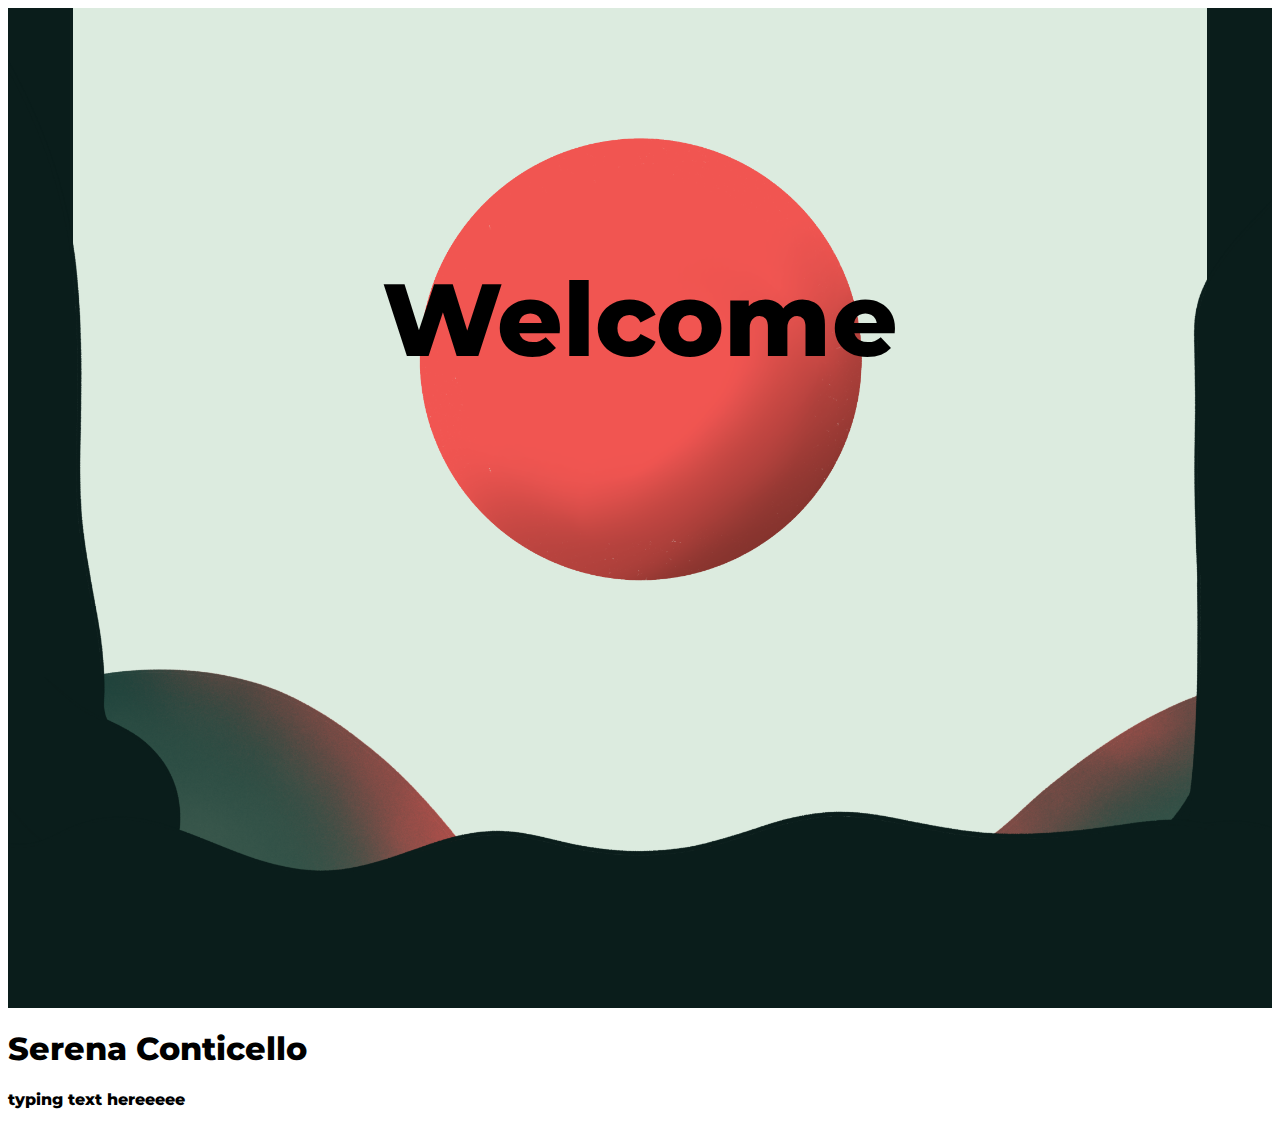
==== new_index.html @ ee8b0ec7 "really cool changes and art upload" ====
<!DOCTYPE html>
<html lang="en-US">
    <head>
        <meta charset="utf-8" />
        <meta name="viewport" content="width=device-width, initial-scale=1, maximum-scale=1">
        <meta name="author" content="Serena Conticello" />
        <meta name="description" content="Cybersecurity FIEND!" />

        <meta property="og:url" content="https://www.conticello.net" />
        <meta property="og:type" content="website" />
        <meta property="og:title" content="Serena Conticello" />

        <link rel="icon" herf="favicon.jpeg" type="image/x-icon">
        <link rel="stylesheet" type="text/css" href="new_styles.css">
    </head>

    <body>
        <section id="#welcome">
            <div class="banner">
                <div class="bg bg-00"></div>
                <div class="bg bg-0"></div>
                <div class="bg bg-1"></div>
                <div class="bg bg-2"></div>
                <div class="bg bg-3"></div>
                <div class="bg bg-4"></div>
                <div class="bg bg-5"></div>
                <div class="bg bg-6"></div>
                <h1>Welcome</h1>
            </div>
        </section>
        <section id="buffer-0">
            <div class="buffer">
                <div class="bg buf-0"></div>
            </div>
        </section>

        <section id="#about-me">
            <div class="about-me">
                <h1>Serena Conticello</h1>
                <p>typing text hereeeee</p>
            </div>
            
            


        </section>


        <script src="script.js"></script>

    </body>
---- new_styles.css ----
@font-face {
    font-family: 'Montserrat';
    src: url(fonts/Montserrat-Regular.ttf) format('truetype');
    font-weight: normal;
}

@font-face {
    font-family: 'Montserrat';
    src: url(fonts/Montserrat-ExtraBold.ttf) format('truetype');
    font-weight: bold;
}

@font-face {
    font-family: 'Montserrat';
    src: url(fonts/Montserrat-Italic.ttf) format('truetype');
    font-weight: italic;
}

* {
    font-family: 'Montserrat';
    font-weight: bold;
    padding: 0px;
    color: black;
    overscroll-behavior: none;

}


/* PARALLAX SCROLL EFFECT */
.banner{
    height: 100vh;
    position: relative;
    overflow: hidden;
}

.banner .bg{
    position: absolute;
    left: 0;
    bottom: 0;
    width: 100%;
    height: 100%;
    background-size: auto 100%;
    background-position: center bottom;
    transition: 0.1s;
    background-repeat: no-repeat;
}

.banner .bg-00{
    background-image: url(imgs/background.png);
    background-color: #0a1d1b;
}

.banner .bg-0{
    background-image: url(imgs/orb.png);
}

.banner .bg-1{
    background-image: url(imgs/layer3.png);
}

.banner .bg-2{
    background-image: url(imgs/layer2.png);
}

.banner .bg-3{
    background-image: url(imgs/cloud.png);
}

.banner .bg-4{
    background-image: url(imgs/layer1.png);
}

.banner .bg-5{
    background-image: url(imgs/sides.png);
}

.banner .bg-6{
    background-image: url(imgs/layer0.png);
    background-position: center calc(50% + 625px);
}

.banner h1{
    position: absolute;
    top: 20%;
    left: 0;
    width: 100%;
    text-align: center;
    font-size: 8vw;
}




.buffer .bg{
    position: relative;
    width: 100%;
    height: 100px;
    transition: 0.1s;
    background-color: #0a1d1b;
}





.about-me{
    position:relative;
    background-color: white;
}
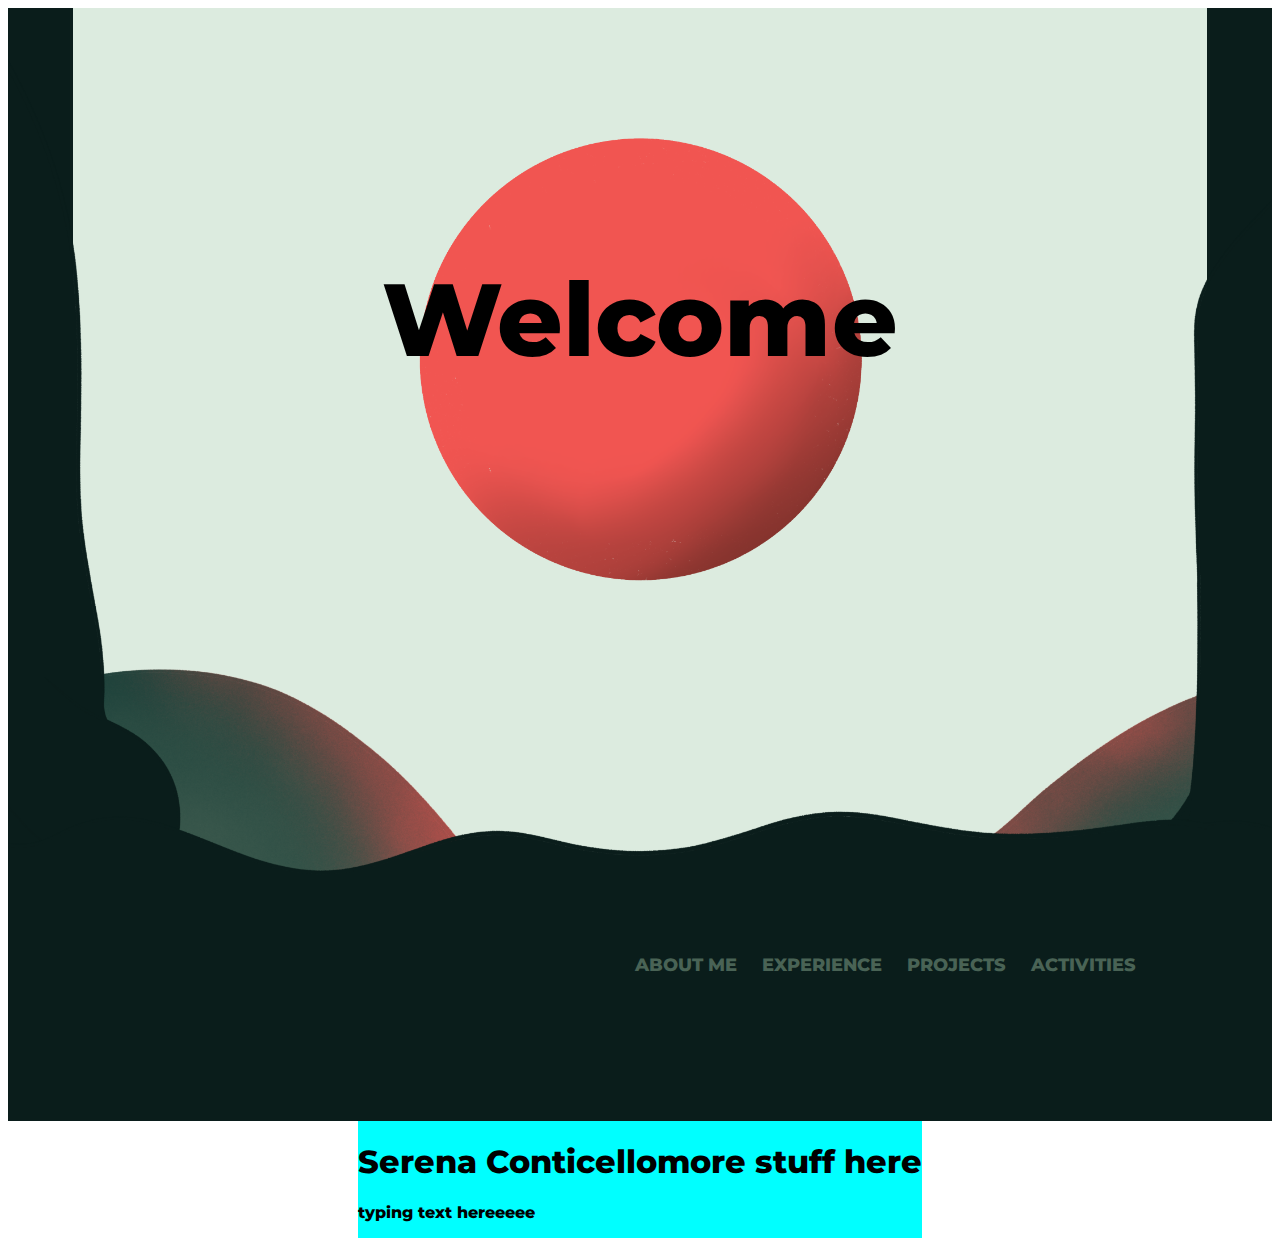
==== commit 82da3f0f: "nav bar updates" ====
--- a/new_index.html
+++ b/new_index.html
@@ -28,6 +28,18 @@
                 <h1>Welcome</h1>
             </div>
         </section>
+        <section>
+            <div class="nav-bar">
+                <nav>
+                    <ul class="nav-links">
+                        <li><a href="#about-me">ABOUT ME</a></li>
+                        <li><a href="#experience">EXPERIENCE</a></li>
+                        <li><a href="#projects">PROJECTS</a></li>
+                        <li><a href="#activites">ACTIVITIES</a></li>
+                    </ul>
+                </nav>
+            </div>
+        </section>
         <section id="buffer-0">
             <div class="buffer">
                 <div class="bg buf-0"></div>
@@ -36,8 +48,15 @@
 
         <section id="#about-me">
             <div class="about-me">
-                <h1>Serena Conticello</h1>
-                <p>typing text hereeeee</p>
+                
+                <div class="about-sect">
+                    <h1>Serena Conticello</h1>
+                    <p>typing text hereeeee</p>
+                </div>
+
+                <div class="about-sect">
+                    <h1>more stuff here</h1>
+                </div>
             </div>
             
             
@@ -45,6 +64,10 @@
 
         </section>
 
+        <section id="">
+            
+        </section>
+
 
         <script src="script.js"></script>
 
--- a/new_styles.css
+++ b/new_styles.css
@@ -89,7 +89,47 @@
 }
 
 
+/* NAV BAR */
 
+.nav-bar{
+    display: flex;
+    justify-content: flex-end;
+    align-items: center;
+    padding: 30px 10%;
+    background-color: #0a1d1b;
+}
+
+.nav-links{
+    list-style: none;
+}
+
+.nav-links li{
+    display: inline-block;
+    padding: 0px 10px;  
+    font-size: 1.4vw; 
+}
+
+.nav-links li a{
+    transition: all 0.3s ease 0s;
+    text-decoration: none;
+    color:#496355;
+    
+}
+
+.nav-links li a:hover{
+    color: #f15551;
+    border-color: #f15551;
+    border-radius: 25px;
+    border: 2px solid;
+    padding: 5px;
+    width: 200px;
+    height: 150px;
+}
+
+
+
+
+/* BUFFER SECTION */
 
 .buffer .bg{
     position: relative;
@@ -101,9 +141,21 @@
 
 
 
+/* SECTIONS */
 
+
+/* ABOUT ME */
 
 .about-me{
     position:relative;
     background-color: white;
-}+    display: flex;
+    justify-content: center;
+}
+
+.about-me .about-sect{
+
+    background-color: aqua;
+
+}
+
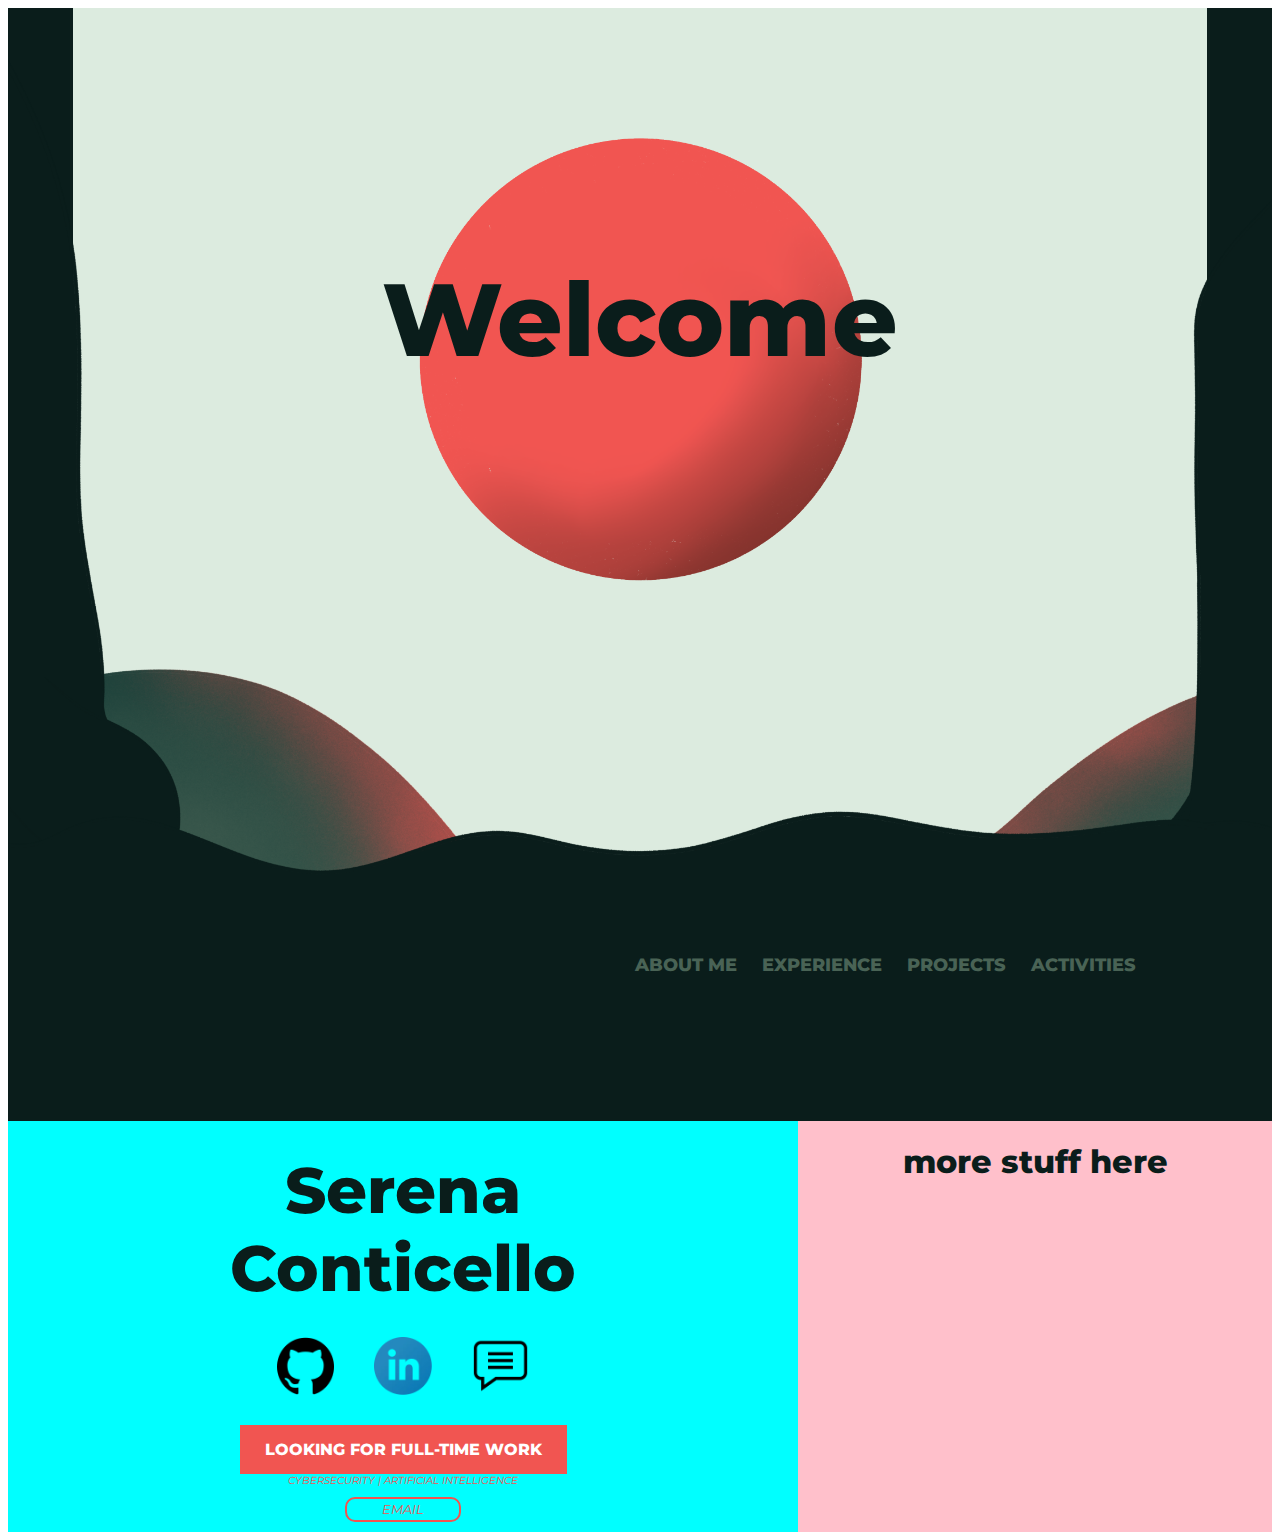
==== commit 674e46ff: "about me section updates" ====
--- a/new_index.html
+++ b/new_index.html
@@ -1,3 +1,28 @@
+<!--
+Hello!!!
+
+Welcome to my website.
+
+This should be version 3.something :)
+
+
+
+
+
+-------REFERENCES-------
+PHOTOS:
+- ME :)
+
+ICONS:
+- GitHub Icon: https://www.flaticon.com/free-icon/github-logo_25231
+- LinkedIn Icon: https://iconscout.com/free-icon/linkedin-circle-1868976
+- Comment Block Icon: https://www.flaticon.com/free-icon/comment_1380338
+
+
+-->
+
+
+
 <!DOCTYPE html>
 <html lang="en-US">
     <head>
@@ -49,13 +74,25 @@
         <section id="#about-me">
             <div class="about-me">
                 
-                <div class="about-sect">
-                    <h1>Serena Conticello</h1>
-                    <p>typing text hereeeee</p>
+                <div class="about-text">
+                    <h1>Serena<br>Conticello</h1>
+                    <div class="icon-bar">
+                        <img src="imgs/githubico.png">
+                        <img src="imgs/linkedinico.webp">
+                        <img src="imgs/blogico.png">
+                    </div>
+                    <div class="pink-box">
+                        LOOKING FOR FULL-TIME WORK
+                    </div>
+                    <p>CYBERSECURITY | ARTIFICIAL INTELLIGENCE</p>
+                    <div class="email">
+                        EMAIL
+                    </div>
                 </div>
 
-                <div class="about-sect">
+                <div class="about-photo">
                     <h1>more stuff here</h1>
+                    
                 </div>
             </div>
             
--- a/new_styles.css
+++ b/new_styles.css
@@ -20,7 +20,7 @@
     font-family: 'Montserrat';
     font-weight: bold;
     padding: 0px;
-    color: black;
+    color: #0a1d1b;
     overscroll-behavior: none;
 
 }
@@ -41,7 +41,7 @@
     height: 100%;
     background-size: auto 100%;
     background-position: center bottom;
-    transition: 0.1s;
+    transition: 0.4s;
     background-repeat: no-repeat;
 }
 
@@ -119,7 +119,7 @@
 .nav-links li a:hover{
     color: #f15551;
     border-color: #f15551;
-    border-radius: 25px;
+    border-radius: 15px;
     border: 2px solid;
     padding: 5px;
     width: 200px;
@@ -151,11 +151,84 @@
     background-color: white;
     display: flex;
     justify-content: center;
-}
-
-.about-me .about-sect{
-
+    text-align: center;
+}
+
+.about-me .about-text{
     background-color: aqua;
-
-}
-
+    flex: 5 1 0;
+}
+
+.about-me .about-text h1{
+    font-size: 5vw;
+    margin: 30px;
+}
+.about-me .about-text p{
+    color: #f15551;
+    font-weight: normal;
+    font-size: 0.8vw;
+    padding: 0px;
+    margin: 0px;
+}
+
+.about-me .about-text .icon-bar{
+    display: flex;
+    justify-content: center;
+    margin-bottom: 30px;
+}
+
+.about-me .about-text .icon-bar img{
+    padding: 0px 20px;
+    width: 4.5vw;
+}
+
+.about-me .about-text .pink-box{
+    display: inline-block;
+    background-color: #f15551;
+    color: white;
+    padding: 15px 25px;
+    margin: 0px;
+    min-width: none;
+    transition: all 0.5s ease 0s;
+}
+
+.about-me .about-text .email{
+    display: inline-block;
+    color: #f15551;
+    font-weight: normal;
+    font-size: 1vw;
+    border-color: #f15551;
+    border-radius: 10px;
+    border: 2px solid;
+    padding: 3px 35px;
+    margin: 10px;
+    transition: all 0.5s ease 0s;
+
+}
+
+.about-me .about-text .email:hover{
+    background-color: #f15551;
+    border-color: #f15551;
+    color: white;
+}
+
+.about-me .about-photo{
+    background-color: pink;
+    flex: 3 1 0;
+    justify-content: center;
+    align-items: center;
+}
+
+
+
+
+/*MISC*/
+.pink-box{
+    display: inline-block;
+    background-color: #f15551;
+    color: white;
+    padding: 15px 25px;
+    margin: 20px;
+    text-align: center;
+    min-width: none;
+}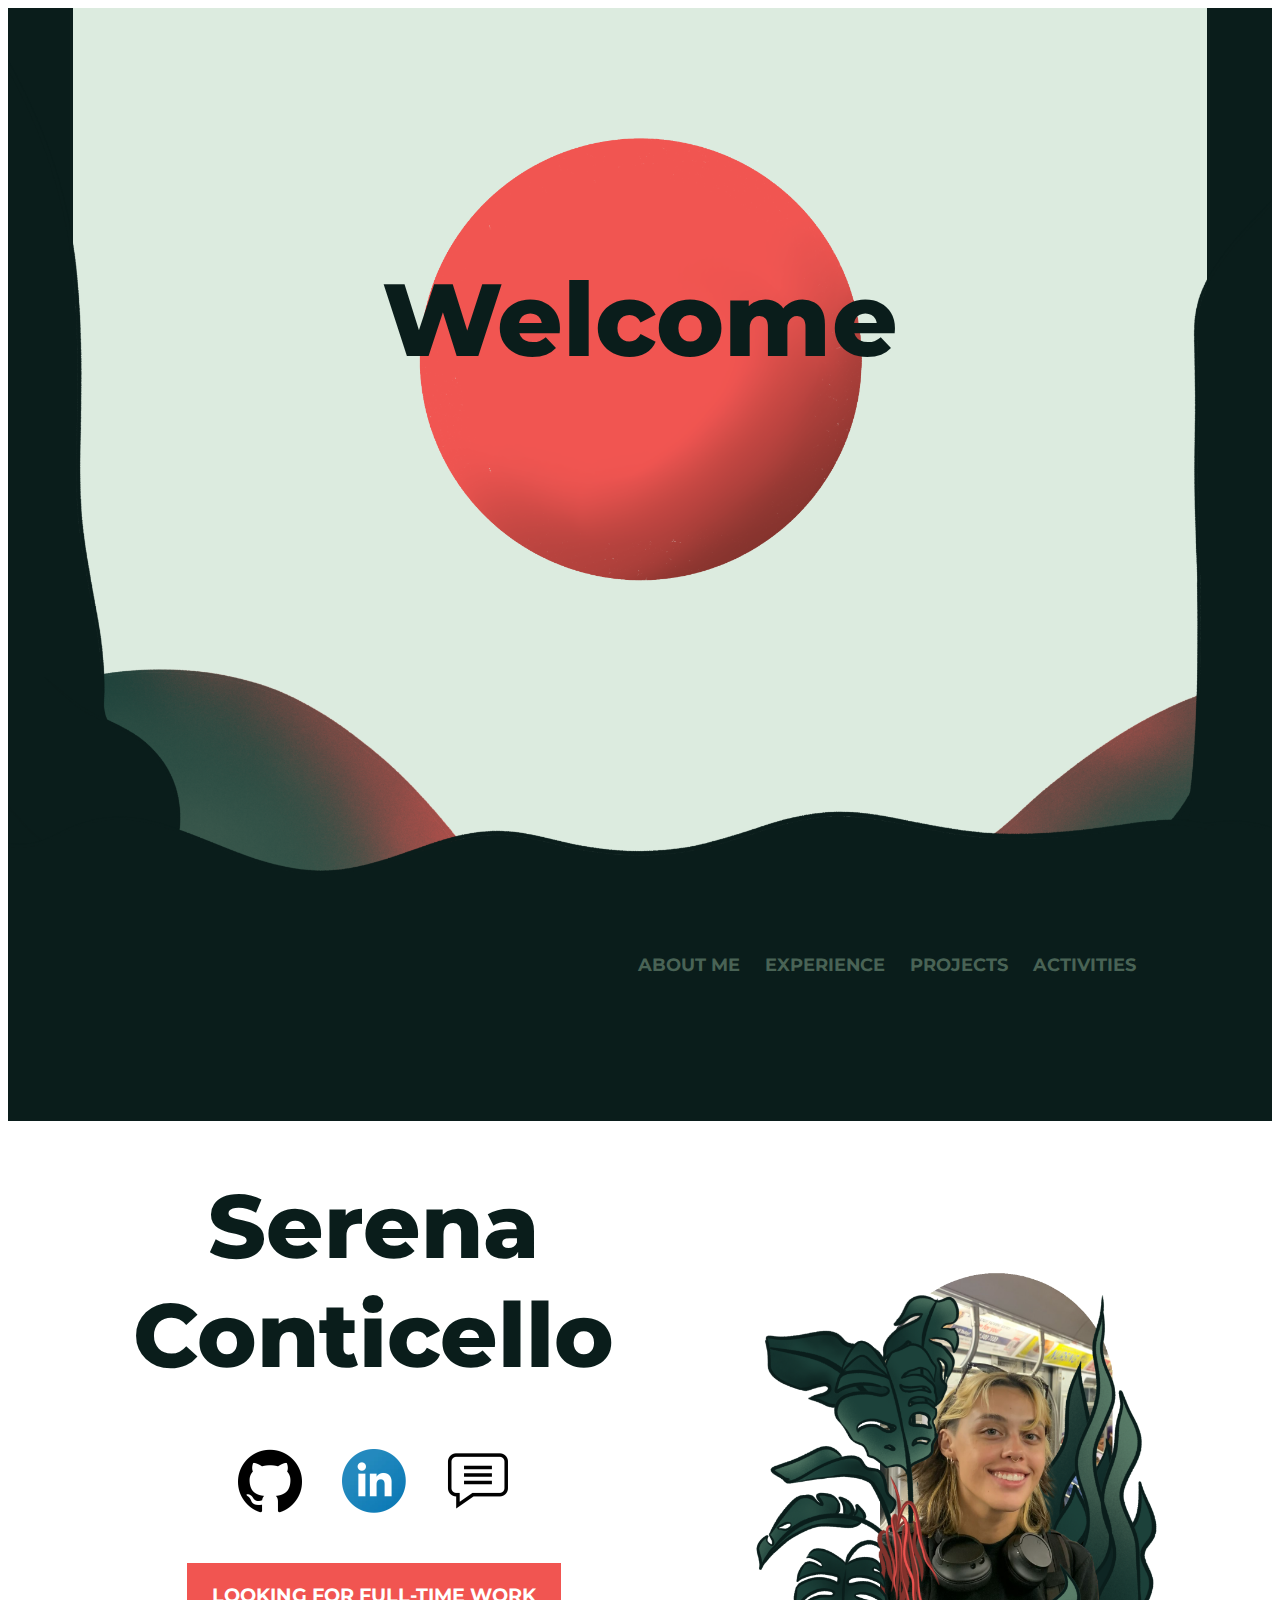
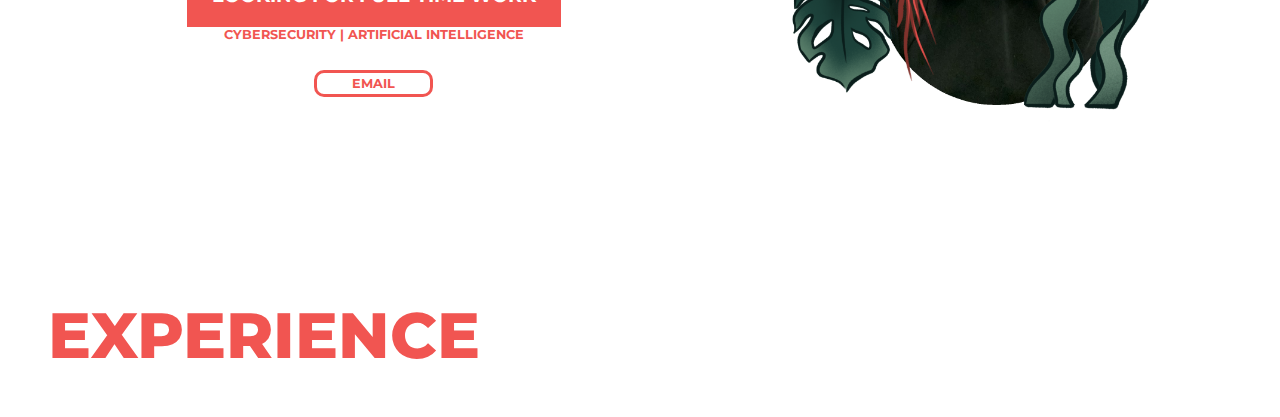
==== commit d6ed1e39: "about me almost finished - experience started" ====
--- a/new_index.html
+++ b/new_index.html
@@ -40,7 +40,7 @@
     </head>
 
     <body>
-        <section id="#welcome">
+        <section id="welcome">
             <div class="banner">
                 <div class="bg bg-00"></div>
                 <div class="bg bg-0"></div>
@@ -71,7 +71,7 @@
             </div>
         </section>
 
-        <section id="#about-me">
+        <section id="about-me">
             <div class="about-me">
                 
                 <div class="about-text">
@@ -91,22 +91,29 @@
                 </div>
 
                 <div class="about-photo">
-                    <h1>more stuff here</h1>
+                    <img src="imgs/profile.png">
                     
                 </div>
             </div>
             
+        </section>
+
+
+        <section id="experience">
+            <h1>EXPERIENCE</h1>
+
+
+        </section>
             
 
 
-        </section>
-
-        <section id="">
-            
-        </section>
+    
 
 
         <script src="script.js"></script>
 
     </body>
-    +    
+
+
+
--- a/new_styles.css
+++ b/new_styles.css
@@ -1,7 +1,13 @@
 @font-face {
     font-family: 'Montserrat';
     src: url(fonts/Montserrat-Regular.ttf) format('truetype');
-    font-weight: normal;
+    font-weight: lighter;
+}
+
+@font-face {
+    font-family: 'Montserrat';
+    src: url(fonts/Montserrat-Bold.ttf) format('truetype');
+    font-weight: bolder;
 }
 
 @font-face {
@@ -10,18 +16,18 @@
     font-weight: bold;
 }
 
-@font-face {
-    font-family: 'Montserrat';
-    src: url(fonts/Montserrat-Italic.ttf) format('truetype');
-    font-weight: italic;
-}
 
 * {
     font-family: 'Montserrat';
-    font-weight: bold;
     padding: 0px;
     color: #0a1d1b;
     overscroll-behavior: none;
+    -webkit-transition: color 225ms ease-in-out;
+    -moz-transition: color 225ms ease-in-out;
+    -o-transition: color 225ms ease-in-out;
+    -ms-transition: color 225ms ease-in-out;
+    transition: color 225ms ease-in-out;
+   scroll-behavior: smooth;
 
 }
 
@@ -90,8 +96,12 @@
 
 
 /* NAV BAR */
+nav{
+    position: sticky;
+}
 
 .nav-bar{
+    position: sticky;
     display: flex;
     justify-content: flex-end;
     align-items: center;
@@ -131,11 +141,17 @@
 
 /* BUFFER SECTION */
 
+.buffer{
+    position: relative;
+    width: 100%;
+    height: 100px;
+    background-color: white;
+}
+
 .buffer .bg{
     position: relative;
     width: 100%;
     height: 100px;
-    transition: 0.1s;
     background-color: #0a1d1b;
 }
 
@@ -155,18 +171,19 @@
 }
 
 .about-me .about-text{
-    background-color: aqua;
     flex: 5 1 0;
+    padding: 20px 0px 0px 20px;
+
 }
 
 .about-me .about-text h1{
-    font-size: 5vw;
+    font-size: 7vw;
     margin: 30px;
 }
 .about-me .about-text p{
     color: #f15551;
     font-weight: normal;
-    font-size: 0.8vw;
+    font-size: 1vw;
     padding: 0px;
     margin: 0px;
 }
@@ -178,18 +195,18 @@
 }
 
 .about-me .about-text .icon-bar img{
-    padding: 0px 20px;
-    width: 4.5vw;
+    padding: 30px 20px 20px;
+    width: 5vw;
 }
 
 .about-me .about-text .pink-box{
     display: inline-block;
     background-color: #f15551;
     color: white;
-    padding: 15px 25px;
+    padding: 20px 25px;
     margin: 0px;
-    min-width: none;
-    transition: all 0.5s ease 0s;
+    font-size: 1.5vw;
+    font-weight: lighter;
 }
 
 .about-me .about-text .email{
@@ -199,9 +216,9 @@
     font-size: 1vw;
     border-color: #f15551;
     border-radius: 10px;
-    border: 2px solid;
+    border: 3px solid;
     padding: 3px 35px;
-    margin: 10px;
+    margin: 28px;
     transition: all 0.5s ease 0s;
 
 }
@@ -213,11 +230,29 @@
 }
 
 .about-me .about-photo{
-    background-color: pink;
-    flex: 3 1 0;
+    flex: 4 1 0;
     justify-content: center;
     align-items: center;
 }
+
+.about-me .about-photo img{
+    width: 40vw;
+}
+
+/*EXPERIENCE*/
+#experience h1{
+    padding: 0px 40px;
+    font-size: 5vw;
+    color: #f15551;
+}
+
+
+
+
+
+
+
+
 
 
 
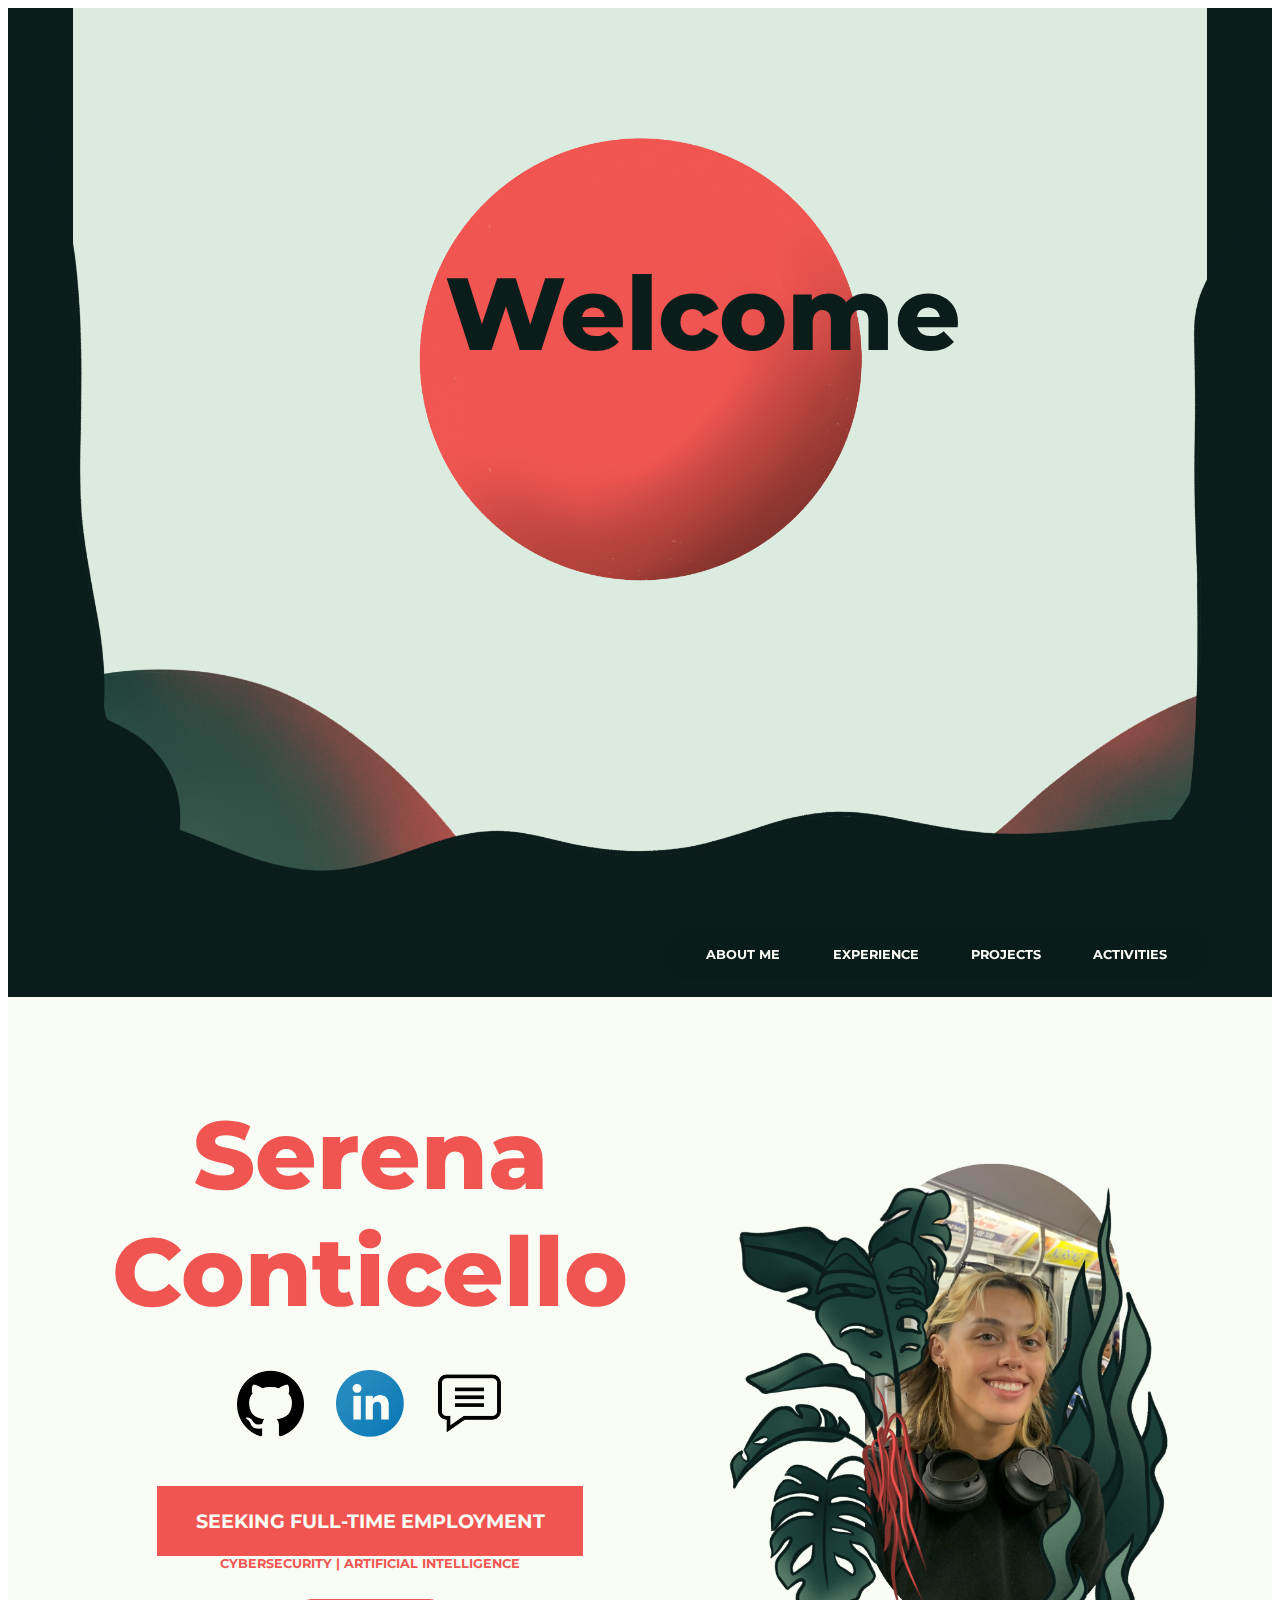
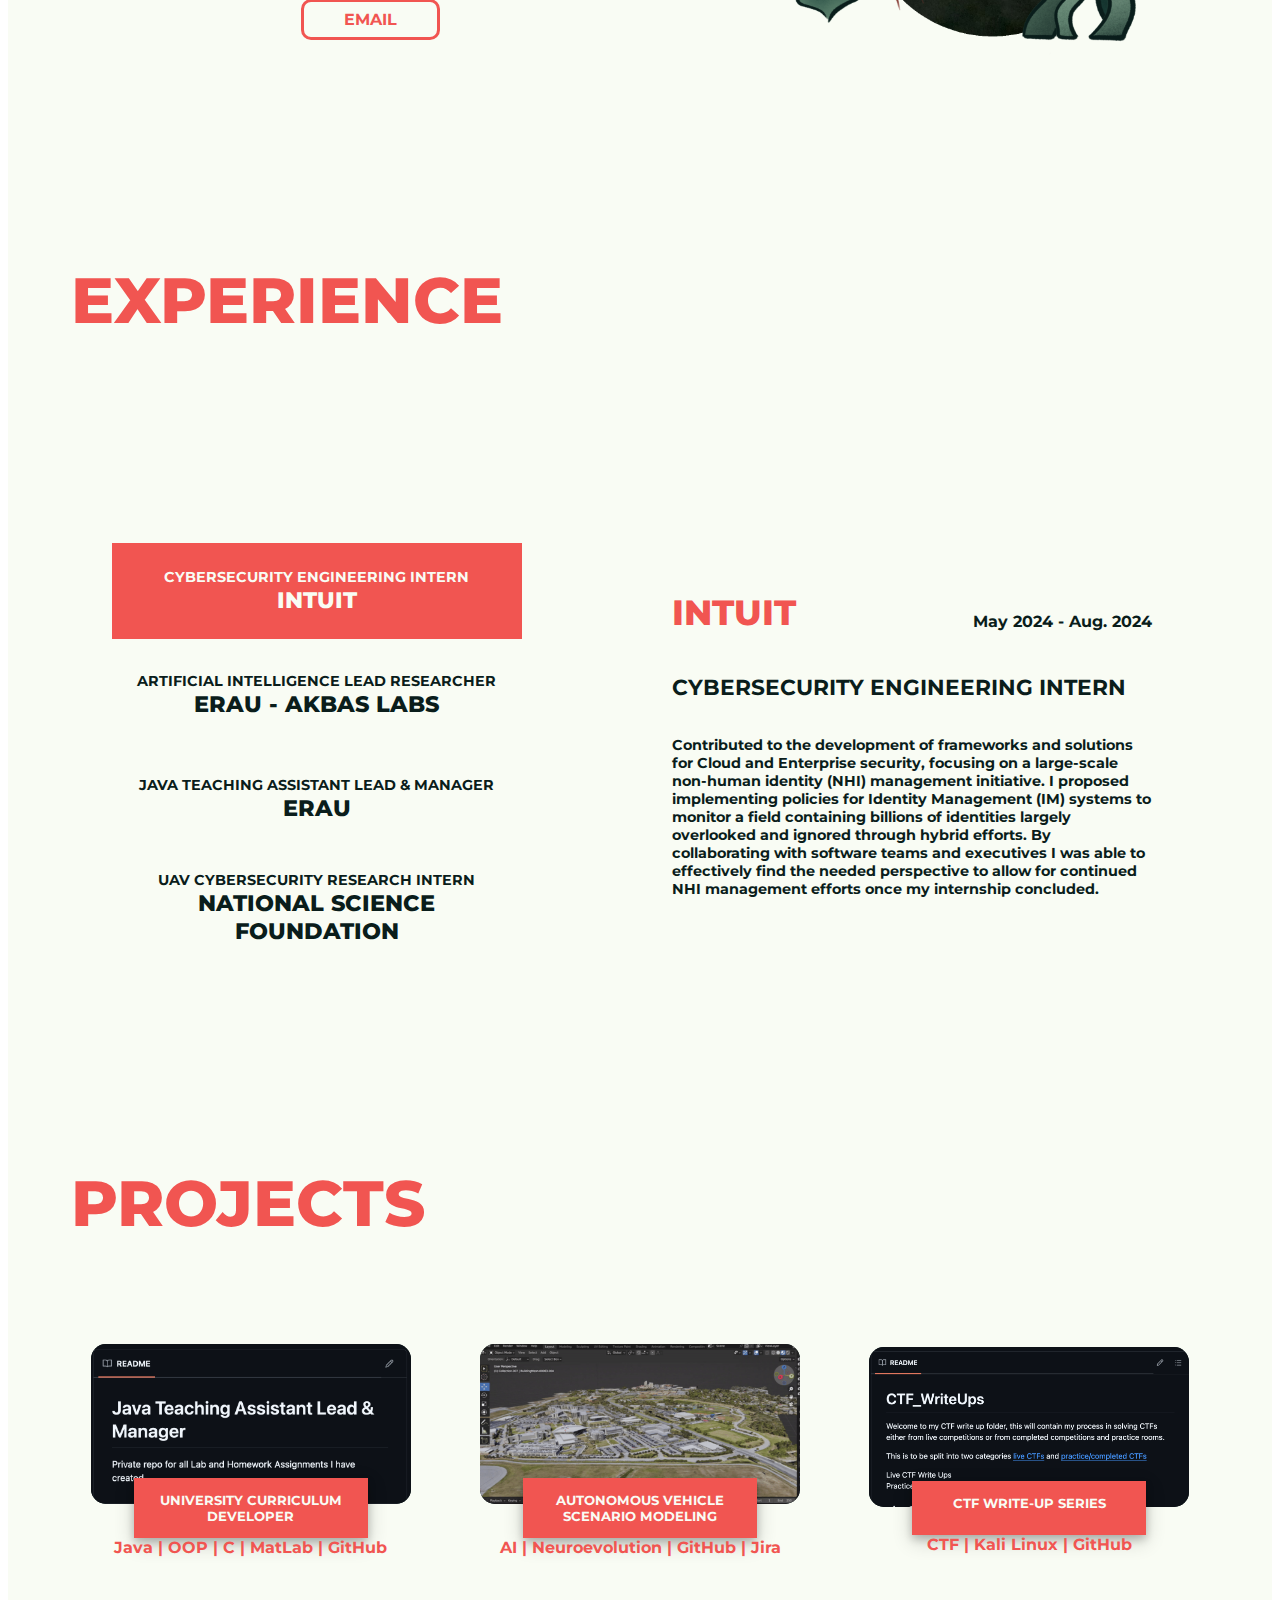
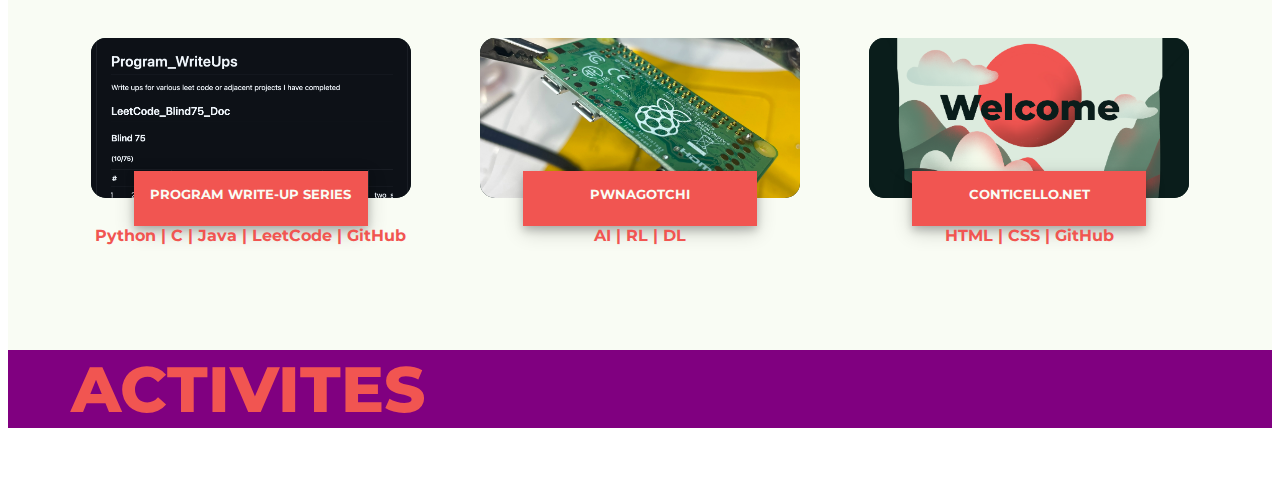
==== commit b0214674: "updated experience section" ====
--- a/new_index.html
+++ b/new_index.html
@@ -53,36 +53,40 @@
                 <h1>Welcome</h1>
             </div>
         </section>
-        <section>
+
+        <section id="buffer-0"></section>
+            <div class="buffer">
+                <div class="bg buf-0"></div>
+            </div>
+        </section>
+
+
+        <section id="nav-cont">
             <div class="nav-bar">
                 <nav>
                     <ul class="nav-links">
                         <li><a href="#about-me">ABOUT ME</a></li>
                         <li><a href="#experience">EXPERIENCE</a></li>
                         <li><a href="#projects">PROJECTS</a></li>
-                        <li><a href="#activites">ACTIVITIES</a></li>
+                        <li><a href="#activities">ACTIVITIES</a></li>
                     </ul>
                 </nav>
             </div>
         </section>
-        <section id="buffer-0">
-            <div class="buffer">
-                <div class="bg buf-0"></div>
-            </div>
-        </section>
-
+
+        <section id="all-them">
         <section id="about-me">
             <div class="about-me">
                 
                 <div class="about-text">
                     <h1>Serena<br>Conticello</h1>
                     <div class="icon-bar">
-                        <img src="imgs/githubico.png">
-                        <img src="imgs/linkedinico.webp">
-                        <img src="imgs/blogico.png">
+                        <a href="https://github.com/helixplant" target="_blank" rel="noopener noreferrer"><img src="imgs/githubico.png"></a>
+                        <a href="https://www.linkedin.com/in/serena-co/" target="_blank" rel="noopener noreferrer"><img src="imgs/linkedinico.webp"></a>
+                        <abbr title="coming soon..."><img src="imgs/blogico.png"></abbr> <!-- no link yet -->
                     </div>
                     <div class="pink-box">
-                        LOOKING FOR FULL-TIME WORK
+                        SEEKING FULL-TIME EMPLOYMENT
                     </div>
                     <p>CYBERSECURITY | ARTIFICIAL INTELLIGENCE</p>
                     <div class="email">
@@ -91,7 +95,7 @@
                 </div>
 
                 <div class="about-photo">
-                    <img src="imgs/profile.png">
+                    <abbr title="me!"><img src="imgs/profile.png"></abbr>
                     
                 </div>
             </div>
@@ -101,14 +105,135 @@
 
         <section id="experience">
             <h1>EXPERIENCE</h1>
-
-
-        </section>
-            
-
+            <div class="exp-cont">
+                <!-- Left section with buttons -->
+                <div class="left-section">
+                    <button onclick="displayContent('exp1')" class="active"><h6>CYBERSECURITY ENGINEERING INTERN</h6><h5>INTUIT</h5></button>
+                    <button onclick="displayContent('exp2')"><h6>ARTIFICIAL INTELLIGENCE LEAD RESEARCHER</h6><h5>ERAU - AKBAS LABS</h5></button>
+                    <button onclick="displayContent('exp3')"><h6>JAVA TEACHING ASSISTANT LEAD & MANAGER</h6><h5>ERAU</h5></button>
+                    <button onclick="displayContent('exp4')"><h6>UAV CYBERSECURITY RESEARCH INTERN</h6><h5>NATIONAL SCIENCE FOUNDATION</h5></button>
+                </div>
+
+                <!-- Right section with hidden content divs -->
+                <div class="right-section">
+                    <div id="exp1" class="content">
+                        <h2>INTUIT</h2>
+                        <h4>May 2024 - Aug. 2024</h4>
+                        <h3>CYBERSECURITY ENGINEERING INTERN</h3>
+                        <p>Contributed to the development of frameworks and solutions for Cloud and Enterprise security, 
+                            focusing on a large-scale non-human identity (NHI) management initiative. I proposed 
+                            implementing policies for Identity Management (IM) systems to monitor a field containing 
+                            billions of identities largely overlooked and ignored through hybrid efforts. By collaborating 
+                            with software teams and executives I was able to effectively find the needed perspective to 
+                            allow for continued NHI management efforts once my internship concluded.</p>
+                    </div>
+                    <div id="exp2" class="content hidden">
+                        <h2>ERAU - AKBAS LABS</h2>
+                        <h4>Sept. 2023 - Present</h4>
+                        <h3>ARTIFICIAL INTELLIGENCE LEAD RESEARCHER</h3>
+                        <p>Leading two research teams in the field of Neuroevolution, with a focus on 
+                            Multi-Agent Systems and Cybersecurity (both offensive and defensive). This 
+                            involves coordinating efforts on research papers and project development, while 
+                            pushing for breakthroughs in this emerging field. Additionally, work is being 
+                            done on evolutionary architecture and modular AI models to advance and improve 
+                            existing systems.</p>
+                    </div>
+                    <div id="exp3" class="content hidden">
+                    <h2>ERAU - EECS DEPT.</h2>
+                        <h4>Sept. 2022 - Present</h4>
+                        <h3>JAVA TEACHING ASSISTANT LEAD & MANAGER</h3>
+                        <p>Managing classes of 80+ students, and coordinating a team of Teaching Assistants 
+                            to ensure smooth execution of course goals. Responsible for the development and 
+                            production of comprehensive programming assignments for Labs and Homeworks that 
+                            reinforce Java and Object-Oriented Programming (OOP) principles, providing 
+                            students with a strong foundation in software development. In addition, I lead 
+                            interactive coding labs, which encourage collaborative problem-solving and live 
+                            application of OOP concepts. My role also involves overseeing the performance of 
+                            all TAs, providing mentorship, and ensuring that course expectations are 
+                            consistently met or exceeded.</p>
+                    </div>
+                    <div id="exp4" class="content hidden">
+                        <h2>NSF</h2>
+                        <h4>May 2023 - July 2023</h4>
+                        <h3>UAV CYBERSECURITY RESEARCH INTERN</h3>
+                        <p>Successfully executed and documented attacks against Unmanned Aerial Vehicles 
+                            (UAVs) to demonstrate vulnerabilities within drones that make up 70%+ of the 
+                            consumer market. Such attacks allowed for the UAV to become disabled, overriding 
+                            the user controls. The spoofing attack was successful and overrode the GPS on 
+                            both UAVs and the mobile device controlling the UAV. I co-authored a comprehensive 
+                            paper detailing the process and results of the offensive exploit testing against 
+                            the UAV along with proposed solutions.</p>
+                    </div>
+                </div>
+
+
+            </div>
+
+        </section>
+            
+        <section id="projects">
+            <h1>PROJECTS</h1>
+
+            <div class="proj-item-cont">
+
+                <div class="proj-item">
+                    <div class="proj-img"><img src="imgs/UNIThumbnail.png"></div>
+                    <div class="proj-name">UNIVERSITY CURRICULUM DEVELOPER</div>
+                    <div class="proj-skills">Java | OOP | C | MatLab | GitHub</div>
+                </div>
+
+                <div class="proj-item">
+                    <div class="proj-img"><a href="https://github.com/HKRamsden/ERAUPolyVerif" target="_blank" rel="noopener noreferrer"><img src="imgs/AutoThumbnail.png"></a></div>
+                    <div class="proj-name">AUTONOMOUS VEHICLE SCENARIO MODELING</div>
+                    <div class="proj-skills">AI | Neuroevolution | GitHub | Jira</div>
+                </div>
+
+                <div class="proj-item">
+                    <div class="proj-img"><a href="https://github.com/helixplant/CTF_WriteUps" target="_blank" rel="noopener noreferrer"><img src="imgs/CTFThumbnail.png"></a></div>
+                    <div class="proj-name">CTF WRITE-UP SERIES</div>
+                    <div class="proj-skills">CTF | Kali Linux | GitHub</div>
+                </div>
+
+                <div class="proj-item">
+                    <div class="proj-img"><a href="https://github.com/helixplant/Program_WriteUps" target="_blank" rel="noopener noreferrer"><img src="imgs/ProThumbnail.png"></a></div>
+                    <div class="proj-name">PROGRAM WRITE-UP SERIES</div>
+                    <div class="proj-skills">Python | C | Java | LeetCode | GitHub</div>
+                </div>
+
+                <div class="proj-item">
+                    <div class="proj-img"><img src="imgs/PWNThumbnail.jpeg"></div>
+                    <div class="proj-name">PWNAGOTCHI</div>
+                    <div class="proj-skills">AI | RL | DL</div>
+                </div>
+
+                <div class="proj-item">
+                    <div class="proj-img"><a href="https://github.com/helixplant/conticello.net" target="_blank" rel="noopener noreferrer"><img src="imgs/WebThumbnail.png"></a></div>
+                    <div class="proj-name">CONTICELLO.NET</div>
+                    <div class="proj-skills">HTML | CSS | GitHub</div>
+                </div>
+
+                <!--
+                <div class="proj-item">
+                    <div class="proj-img"></div>
+                    <div class="proj-name">PROJECT</div>
+                    <div class="proj-skills">HTML | CSS</div>
+                </div>
+                -->
+
+            </div>
+
+            
+
+        </section>
 
     
 
+        <section id="activities">
+            <h1>ACTIVITES</h1>
+            
+
+        </section>
+    </section>
 
         <script src="script.js"></script>
 
--- a/new_styles.css
+++ b/new_styles.css
@@ -1,7 +1,20 @@
+/**
+Author: helixplant
+Date: 
+Last Modified: Nov. 1 2024
+
+**/
+
+@font-face {
+    font-family: 'Montserrat';
+    src: url(fonts/Montserrat-Thin.ttf) format('truetype');
+    font-weight: lighter;
+}
+
 @font-face {
     font-family: 'Montserrat';
     src: url(fonts/Montserrat-Regular.ttf) format('truetype');
-    font-weight: lighter;
+    font-weight: normal;
 }
 
 @font-face {
@@ -21,6 +34,7 @@
     font-family: 'Montserrat';
     padding: 0px;
     color: #0a1d1b;
+    
     overscroll-behavior: none;
     -webkit-transition: color 225ms ease-in-out;
     -moz-transition: color 225ms ease-in-out;
@@ -28,7 +42,18 @@
     -ms-transition: color 225ms ease-in-out;
     transition: color 225ms ease-in-out;
    scroll-behavior: smooth;
-
+}
+
+h1{
+    font-size: 5vw;
+    color: #f15551;
+    margin: 5%;
+}
+
+
+
+#welcome h1{
+    color: #0a1d1b;
 }
 
 
@@ -37,6 +62,7 @@
     height: 100vh;
     position: relative;
     overflow: hidden;
+    background-color: #0a1d1b;
 }
 
 .banner .bg{
@@ -96,44 +122,55 @@
 
 
 /* NAV BAR */
-nav{
+#nav-cont{
     position: sticky;
+    top:0;
+    margin-top: -6em;
+    z-index: 424242;
 }
 
 .nav-bar{
-    position: sticky;
+    
     display: flex;
     justify-content: flex-end;
     align-items: center;
-    padding: 30px 10%;
-    background-color: #0a1d1b;
+    padding: 1px 5%;
+    background-color: none;
 }
 
 .nav-links{
     list-style: none;
+    background-color: #0a1d1b99;
+    padding: 0.2em 1em;
+    border-radius: 45px;
+    border: 2px solid;
+    border-color: #0a1d1b00;
+    white-space: nowrap;
 }
 
 .nav-links li{
     display: inline-block;
-    padding: 0px 10px;  
-    font-size: 1.4vw; 
+    padding: 0px 0.3em;  
+    font-size: calc(0.5vw + 0.4rem); 
+    margin: 1em;
 }
 
 .nav-links li a{
     transition: all 0.3s ease 0s;
     text-decoration: none;
-    color:#496355;
-    
-}
-
-.nav-links li a:hover{
-    color: #f15551;
-    border-color: #f15551;
+    color: #f9fcf4;
     border-radius: 15px;
     border: 2px solid;
+    border-color: #0a1d1b00;
+
     padding: 5px;
-    width: 200px;
-    height: 150px;
+    width: 2em;
+    height: 1em;
+    
+}
+
+.nav-links li a:hover{
+    border-color: #f9fcf4;
 }
 
 
@@ -142,16 +179,16 @@
 /* BUFFER SECTION */
 
 .buffer{
-    position: relative;
+    position:relative;
     width: 100%;
     height: 100px;
     background-color: white;
 }
 
 .buffer .bg{
-    position: relative;
-    width: 100%;
-    height: 100px;
+    position: absolute;
+    width: 100%;
+    height: 12em;
     background-color: #0a1d1b;
 }
 
@@ -163,27 +200,29 @@
 /* ABOUT ME */
 
 .about-me{
+    margin:0%;
     position:relative;
-    background-color: white;
     display: flex;
     justify-content: center;
     text-align: center;
+    flex-wrap: wrap-reverse;
+    background-color: #f9fcf4;
 }
 
 .about-me .about-text{
     flex: 5 1 0;
-    padding: 20px 0px 0px 20px;
+    padding: 5em 0px 0px 20px;
 
 }
 
 .about-me .about-text h1{
-    font-size: 7vw;
-    margin: 30px;
+    font-size: 6em;
+    margin: 0.2em;
 }
 .about-me .about-text p{
     color: #f15551;
     font-weight: normal;
-    font-size: 1vw;
+    font-size: 0.8em;
     padding: 0px;
     margin: 0px;
 }
@@ -191,21 +230,27 @@
 .about-me .about-text .icon-bar{
     display: flex;
     justify-content: center;
-    margin-bottom: 30px;
+    margin-bottom: 2em;
 }
 
 .about-me .about-text .icon-bar img{
-    padding: 30px 20px 20px;
-    width: 5vw;
+    padding: 1.3em 1em 0.8em;
+    width: 4.2em;
+    object-fit: contain;
+    transition: all 0.3s ease 0s;
+}
+.about-me .about-text .icon-bar img:hover{
+    width: 4.9em;
+
 }
 
 .about-me .about-text .pink-box{
     display: inline-block;
     background-color: #f15551;
-    color: white;
-    padding: 20px 25px;
+    color: #f9fcf4;
+    padding: 1.2em 2em;
     margin: 0px;
-    font-size: 1.5vw;
+    font-size: 1.2em;
     font-weight: lighter;
 }
 
@@ -213,11 +258,11 @@
     display: inline-block;
     color: #f15551;
     font-weight: normal;
-    font-size: 1vw;
+    font-size: (1vw + 1em);
     border-color: #f15551;
     border-radius: 10px;
     border: 3px solid;
-    padding: 3px 35px;
+    padding: 0.5em 2.5em;
     margin: 28px;
     transition: all 0.5s ease 0s;
 
@@ -226,7 +271,7 @@
 .about-me .about-text .email:hover{
     background-color: #f15551;
     border-color: #f15551;
-    color: white;
+    color: #f9fcf4;
 }
 
 .about-me .about-photo{
@@ -236,16 +281,226 @@
 }
 
 .about-me .about-photo img{
-    width: 40vw;
-}
+    max-width: 35em;
+    min-width: 20em;
+}
+
 
 /*EXPERIENCE*/
-#experience h1{
-    padding: 0px 40px;
-    font-size: 5vw;
+
+#experience{
+    
+
+}
+
+.hidden {
+    display: none;
+}
+
+.content {
+    padding: 1rem;
+}
+
+
+.exp-cont {
+    
+    display: flex;
+    height: calc(1vw + 35em);
+    padding: 5%;
+    align-items: center;
+    justify-content: center;
+}
+
+.exp-cont img{
+    width: 100%;
+
+}
+
+.exp-cont h2{
     color: #f15551;
-}
-
+    font-size: calc(2vw + 0.6em);
+    display: inline;
+}
+
+.exp-cont h3{
+    display:inline-block;
+    font-size: calc(0.7vw + 0.8em);
+    font-weight: lighter;
+
+}
+
+.exp-cont h4{
+    display: inline;
+    font-weight: lighter;
+    float: right;
+
+}
+
+.exp-cont h5{
+    font-size: calc(1.5vw + 0.20em);
+    padding: 0%;
+    margin: 0%;
+    color: #0a1d1b;
+}
+
+.exp-cont h6{
+    font-size: calc(0.5vw + 0.5em);
+    font-weight: lighter;
+    padding: 0%;
+    margin: 0%;
+    color: #0a1d1b;
+}
+
+.exp-cont .right-section p{
+    color: #0a1d1b;
+    font-size: calc(0.5vw + 0.5em);
+}
+
+.exp-cont .active h5,
+.exp-cont .active h6,
+.exp-cont .left-section button:hover h5,
+.exp-cont .left-section button:hover h6{
+    color: #f9fcf4;
+}
+
+.exp-cont .active h6{
+    color: #f9fcf4;
+}
+
+
+.exp-cont .left-section {
+    width: 45%;
+    padding: 1rem;
+}
+
+.exp-cont .left-section button {
+    width: 80%;
+    height: 6em;
+    padding: 1rem;
+    margin-bottom: 0.5rem;
+    background-color: #f9fcf4;
+    color: #0a1d1b;
+    border: none;
+    cursor: pointer;
+    font-size: 1rem;
+    transition: all 0.5s ease 0s;
+
+}
+
+.exp-cont .left-section button.active {
+    background-color: #f15551;
+}
+
+.exp-cont .left-section button:hover {
+    background-color: #f15551;
+    color: #f9fcf4 !important;
+}
+
+.exp-cont .right-section {
+    width: 45%;
+    padding: 1rem;
+}
+
+
+
+
+
+
+
+
+
+
+
+
+
+
+
+/*PROJECTS*/
+#projects{
+    position: relative;
+    width: 100%;
+    background-color: #f9fcf4;
+}
+
+
+#projects .proj-item-cont{
+    display:flex;
+    flex-direction: row;
+    flex-wrap: wrap;
+    width: 100%;
+    justify-content: center;
+
+}
+
+    /*project item*/
+    
+#projects .proj-item-cont .proj-item{
+
+    position: relative;
+    justify-content: center;
+    justify-items: center;
+    text-align: center;
+    align-items: center;
+    width: 18em;
+    height: 15em;
+    display: flex;
+    flex-direction: column;
+    padding: 2% 4%;
+
+}
+
+#projects .proj-item-cont .proj-item .proj-img{
+    background-color: #0a1d1b;
+    border-radius: 15px;
+    width: 20em;
+    height: 10em;    
+    transition: all 0.5s ease 0s;
+}
+#projects .proj-item-cont .proj-item .proj-img img{
+    border-radius: 15px;
+    object-fit: cover;
+    width: 100%;
+    height: 100%;
+}
+
+#projects .proj-item-cont .proj-item .proj-img:hover{
+    width: 21em;
+    height: 10.5em;
+}
+
+#projects .proj-item-cont .proj-item .proj-name{
+    background-color: #f15551;
+    color: #f9fcf4;
+    align-items: center;  
+    text-align: center;   
+    width: 16vw;
+    min-height: 2vw;
+    max-height: 5vw;
+    margin-top: -2em;
+    font-size: calc(0.4vw + 0.5em);
+    padding: 5%;
+    box-shadow: 0 4px 8px 0 rgba(0, 0, 0, 0.2), 0 6px 20px 0 rgba(0, 0, 0, 0.19);
+}
+
+#projects .proj-item-cont .proj-item .proj-skills{
+    text-align: center;
+    color:#f15551;
+    width: 25em
+}
+
+
+#projects .proj-item-cont .proj-item-addt{
+    width: 25em;
+    height: 10em;
+}
+
+
+
+
+#activities{
+
+    background-color: purple;
+}
 
 
 
@@ -261,9 +516,13 @@
 .pink-box{
     display: inline-block;
     background-color: #f15551;
-    color: white;
+    color: #f9fcf4;
     padding: 15px 25px;
     margin: 20px;
     text-align: center;
     min-width: none;
+}
+
+#all-them{
+    background-color: #f9fcf4;
 }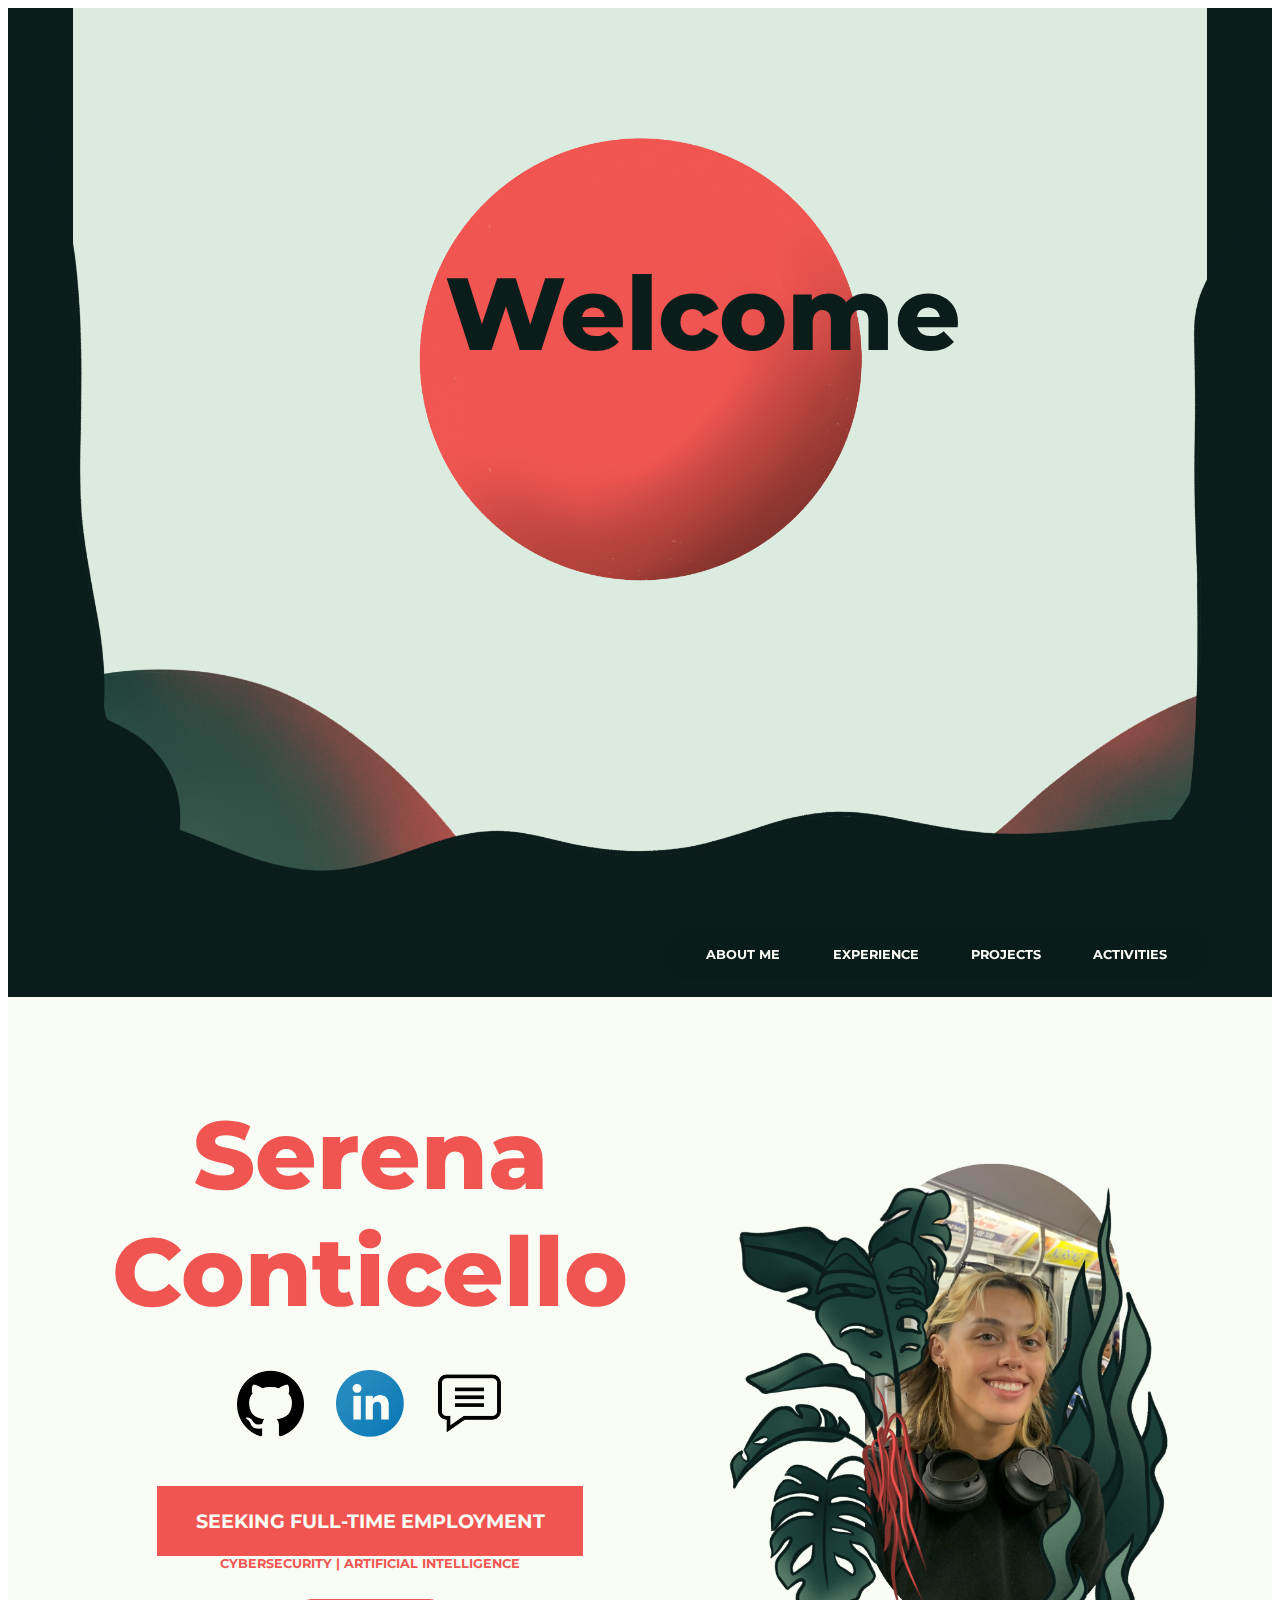
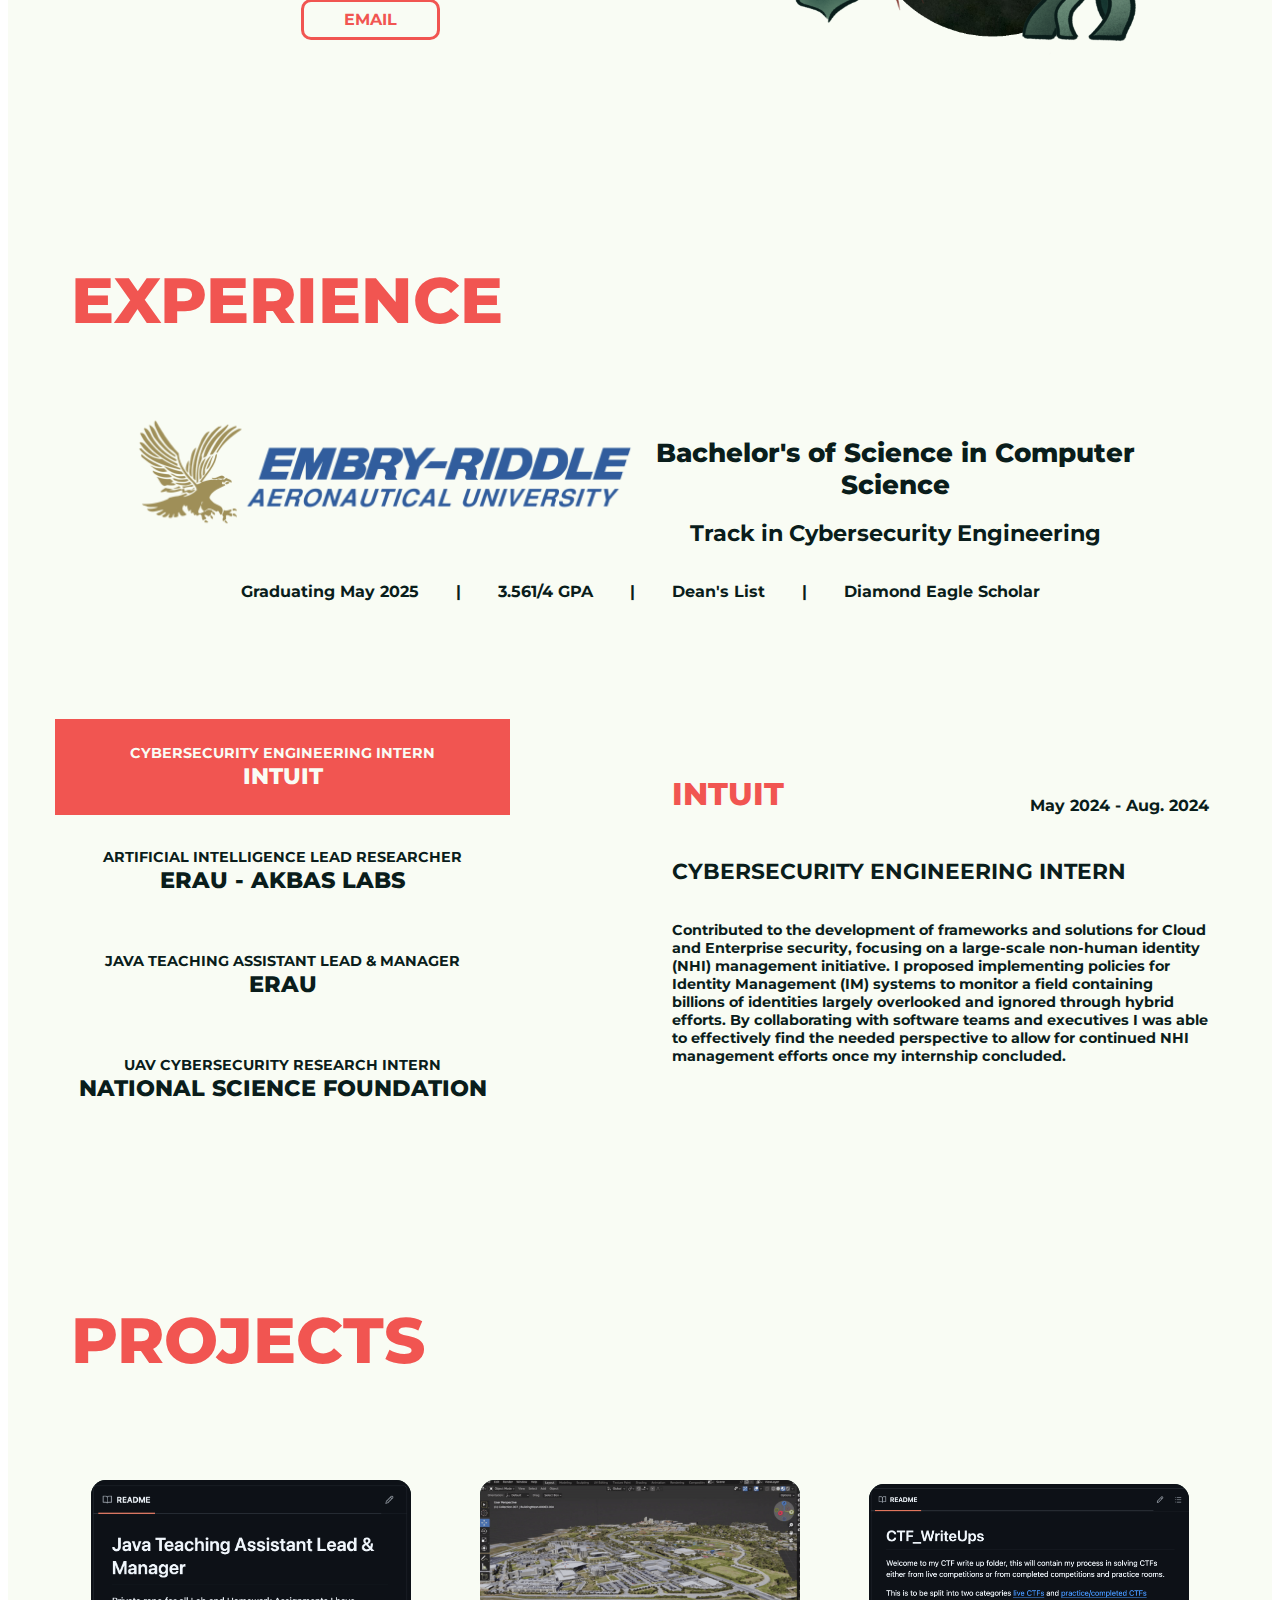
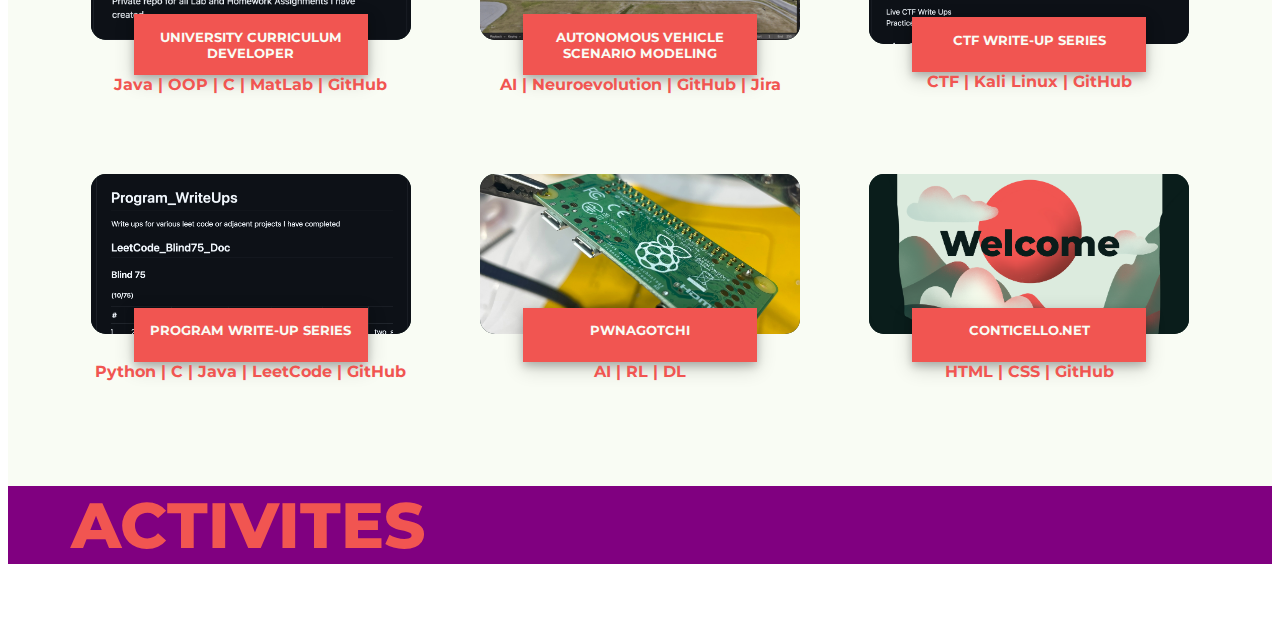
==== commit 0ab53884: "finished experience section" ====
--- a/new_index.html
+++ b/new_index.html
@@ -105,6 +105,22 @@
 
         <section id="experience">
             <h1>EXPERIENCE</h1>
+            <div class="education">
+                <img src="imgs/eraubanner.png">
+                <div class="right-section">
+                    <h1>Bachelor's of Science in Computer Science</h1>
+                    <h2>Track in Cybersecurity Engineering</h2>
+                </div>
+                <ul>
+                    <li>Graduating May 2025</li>
+                    <li>|</li>
+                    <li>3.561/4 GPA</li>
+                    <li>|</li>
+                    <li>Dean's List</li>
+                    <li>|</li>
+                    <li>Diamond Eagle Scholar</li>
+                </ul>
+            </div>
             <div class="exp-cont">
                 <!-- Left section with buttons -->
                 <div class="left-section">
--- a/new_styles.css
+++ b/new_styles.css
@@ -293,57 +293,99 @@
 
 }
 
-.hidden {
+
+#experience .education{
+    width: 100%;
+    text-align: center;
+
+}
+
+#experience .education img{
+    width: 40%;
+    display: inline-block;
+
+}
+#experience .education .right-section{
+    width: 40%;
+    display: inline-block;
+    padding: 0%;
+    margin: 0%;
+}
+
+#experience .education h1{
+    display: inline-block;
+    color: #0a1d1b;
+    font-size: calc(0.8vw + 1em);
+    justify-content: center;
+    margin: 0%;
+}
+
+#experience .education h2{
+    display: inline-block;
+    font-size: calc(0.5vw + 1em);
+    font-weight: normal;
+}
+
+#experience .education li{
+    display: inline-block;
+    text-align: center;
+    padding: 0px 1em;  
+
+
+}
+
+
+#experience .hidden {
     display: none;
 }
 
-.content {
+#experience .content {
     padding: 1rem;
 }
 
 
-.exp-cont {
+#experience .exp-cont {
     
     display: flex;
-    height: calc(1vw + 35em);
-    padding: 5%;
+    height: calc(1vw + 38em);
+    padding: 0%;
     align-items: center;
     justify-content: center;
 }
 
-.exp-cont img{
-    width: 100%;
-
-}
-
-.exp-cont h2{
+#experience .exp-cont img{
+    width: 100%;
+
+}
+
+#experience .exp-cont h2{
     color: #f15551;
-    font-size: calc(2vw + 0.6em);
+    font-size: calc(1.7vw + 0.6em);
     display: inline;
 }
 
-.exp-cont h3{
+#experience .exp-cont h3{
     display:inline-block;
     font-size: calc(0.7vw + 0.8em);
     font-weight: lighter;
 
 }
 
-.exp-cont h4{
+#experience .exp-cont h4{
     display: inline;
     font-weight: lighter;
     float: right;
 
 }
 
-.exp-cont h5{
+#experience .exp-cont h5{
     font-size: calc(1.5vw + 0.20em);
     padding: 0%;
     margin: 0%;
     color: #0a1d1b;
 }
 
-.exp-cont h6{
+#experience .exp-cont h6{
     font-size: calc(0.5vw + 0.5em);
     font-weight: lighter;
     padding: 0%;
@@ -351,29 +393,29 @@
     color: #0a1d1b;
 }
 
-.exp-cont .right-section p{
+#experience .exp-cont .right-section p{
     color: #0a1d1b;
     font-size: calc(0.5vw + 0.5em);
 }
 
-.exp-cont .active h5,
-.exp-cont .active h6,
-.exp-cont .left-section button:hover h5,
-.exp-cont .left-section button:hover h6{
-    color: #f9fcf4;
-}
-
-.exp-cont .active h6{
-    color: #f9fcf4;
-}
-
-
-.exp-cont .left-section {
+#experience .exp-cont .active h5,
+#experience .exp-cont .active h6,
+#experience .exp-cont .left-section button:hover h5,
+#experience .exp-cont .left-section button:hover h6{
+    color: #f9fcf4;
+}
+
+#experience .exp-cont .active h6{
+    color: #f9fcf4;
+}
+
+
+#experience .exp-cont .left-section {
     width: 45%;
     padding: 1rem;
 }
 
-.exp-cont .left-section button {
+#experience .exp-cont .left-section button {
     width: 80%;
     height: 6em;
     padding: 1rem;
@@ -387,16 +429,16 @@
 
 }
 
-.exp-cont .left-section button.active {
+#experience .exp-cont .left-section button.active {
     background-color: #f15551;
 }
 
-.exp-cont .left-section button:hover {
+#experience .exp-cont .left-section button:hover {
     background-color: #f15551;
     color: #f9fcf4 !important;
 }
 
-.exp-cont .right-section {
+#experience .exp-cont .right-section {
     width: 45%;
     padding: 1rem;
 }
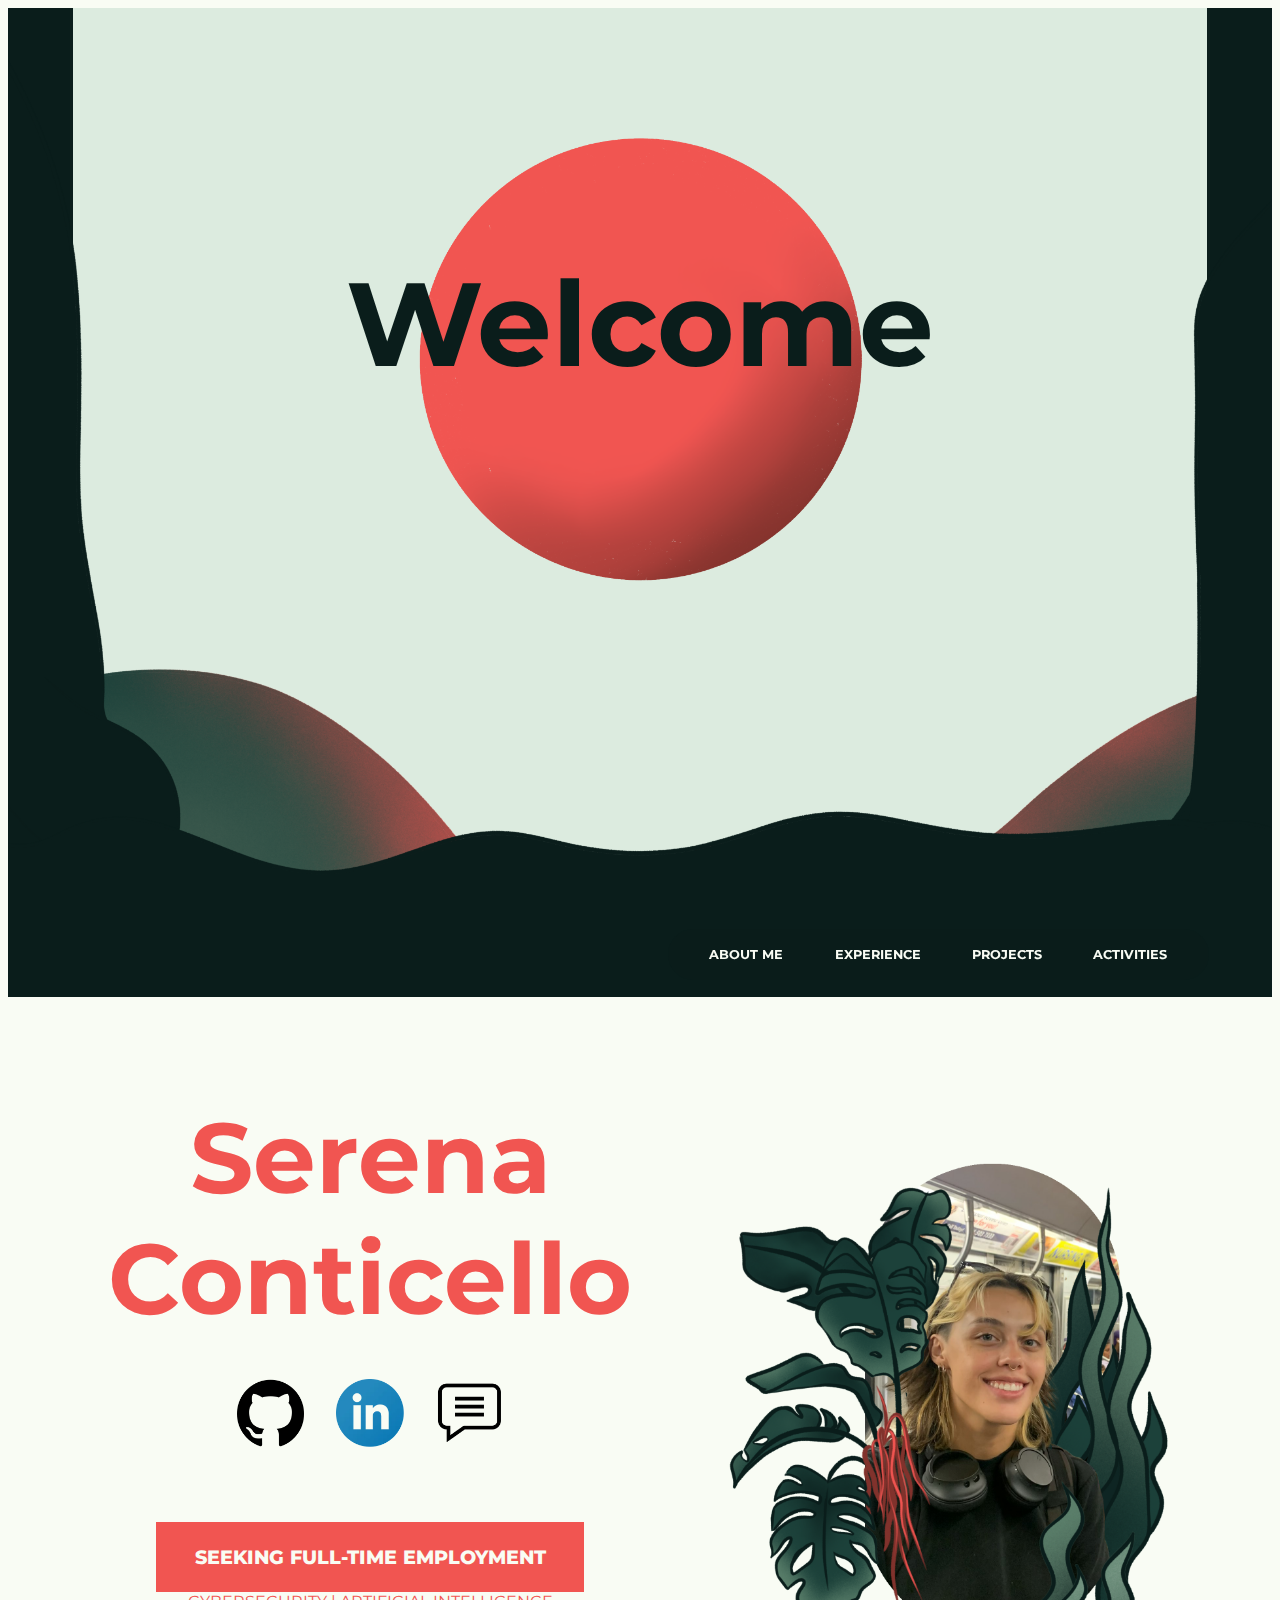
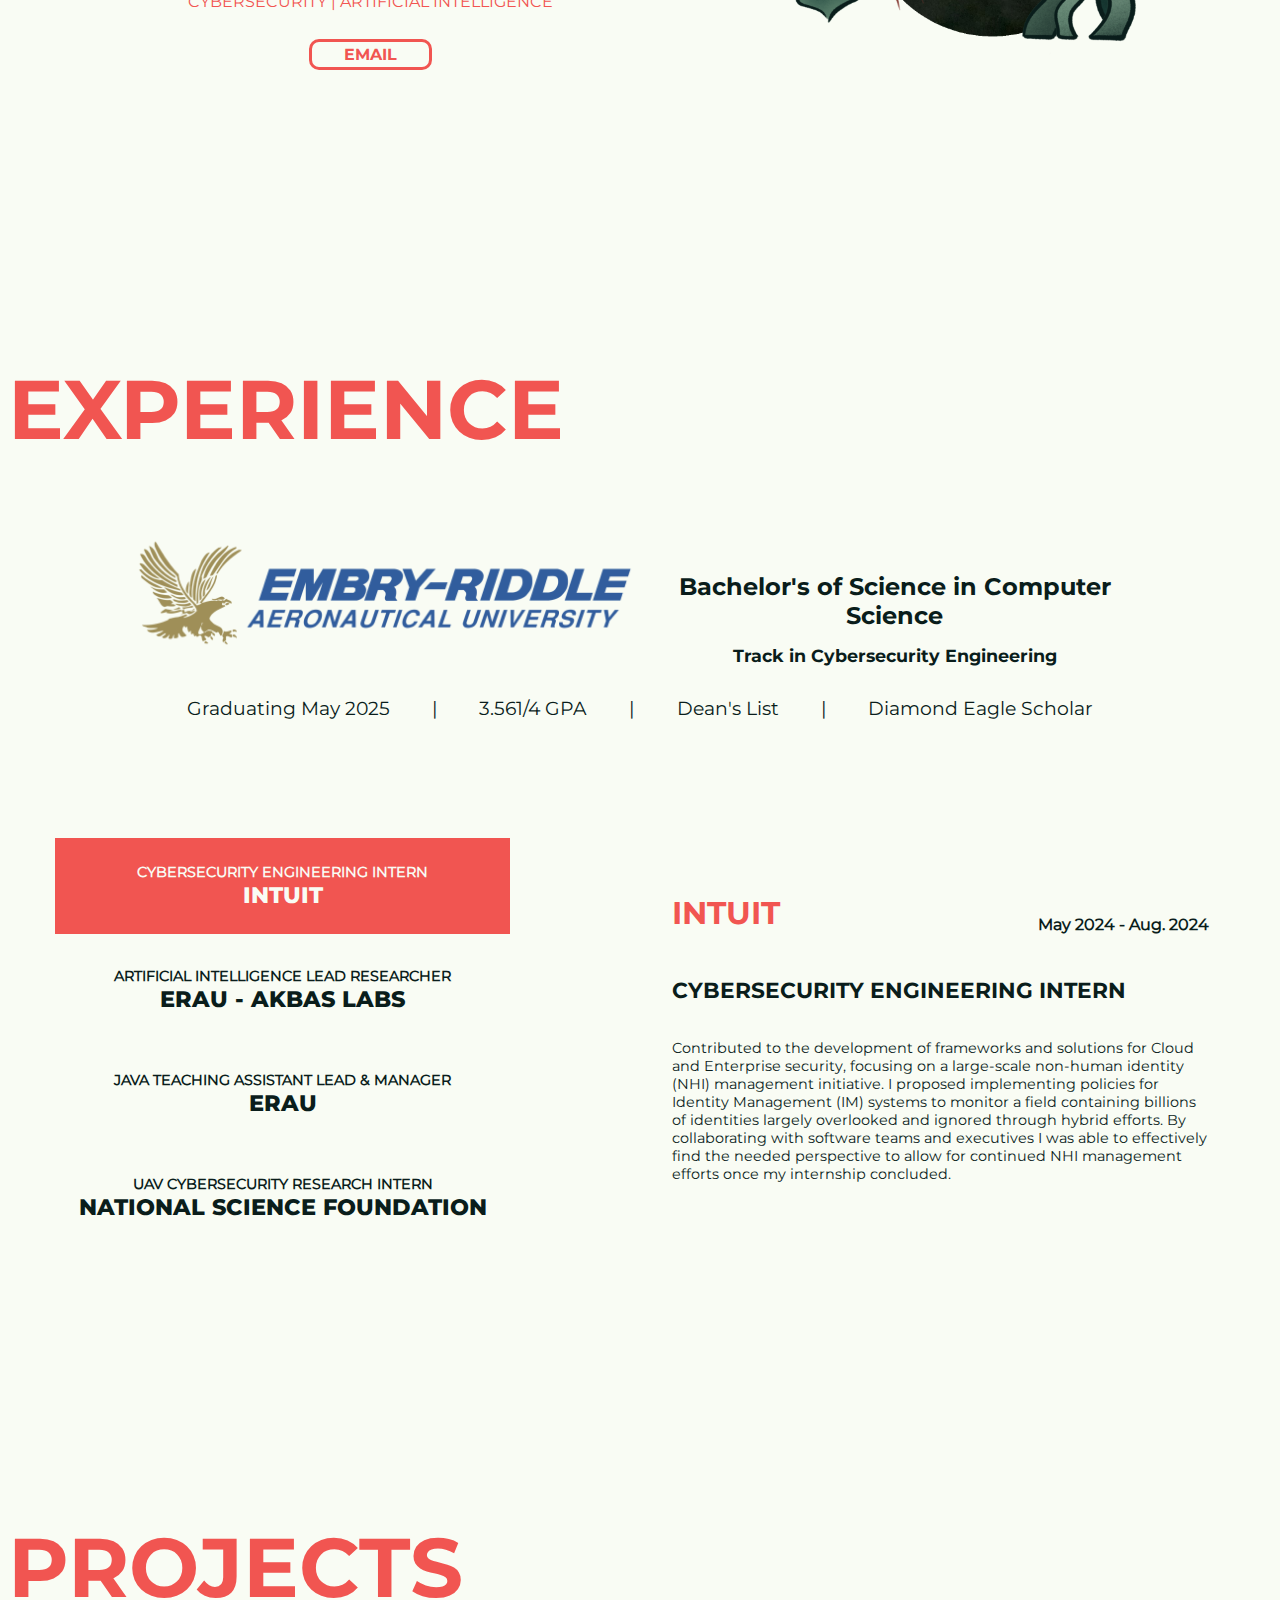
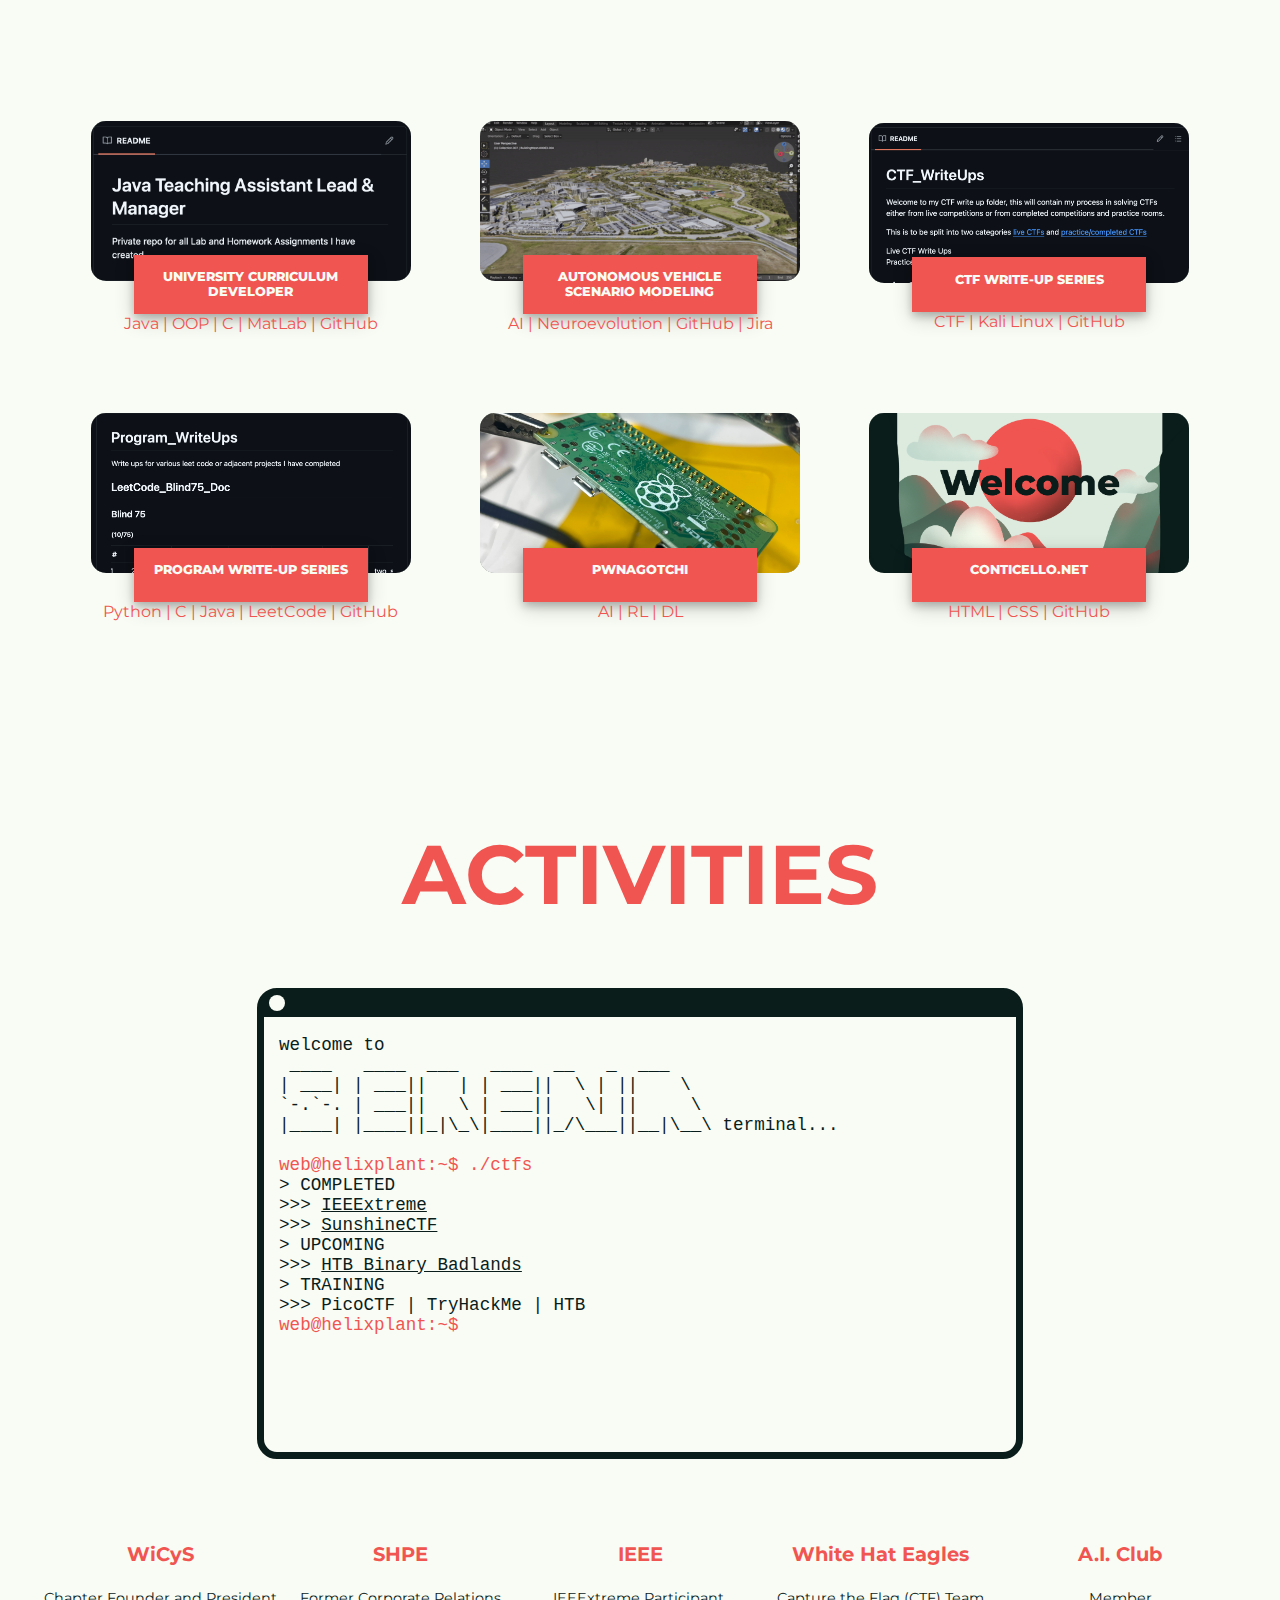
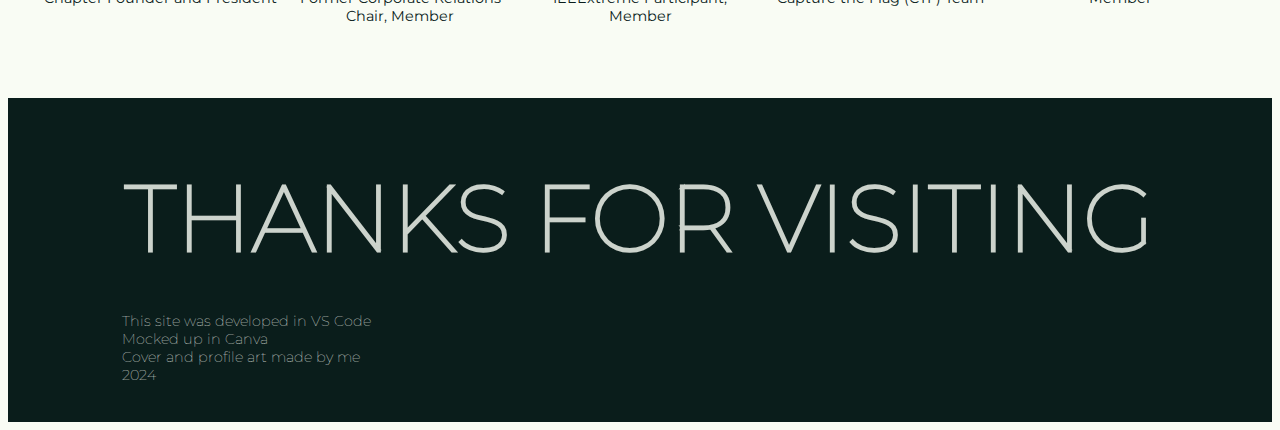
==== commit 4f7cc74f: "working condition fixes - ready to be deployed" ====
--- a/new_index.html
+++ b/new_index.html
@@ -17,11 +17,9 @@
 - GitHub Icon: https://www.flaticon.com/free-icon/github-logo_25231
 - LinkedIn Icon: https://iconscout.com/free-icon/linkedin-circle-1868976
 - Comment Block Icon: https://www.flaticon.com/free-icon/comment_1380338
-
+- ERAU Banner: https://freebiesupply.com/logos/embry-riddle-aeronautical-university-logo/
 
 -->
-
-
 
 <!DOCTYPE html>
 <html lang="en-US">
@@ -96,10 +94,8 @@
 
                 <div class="about-photo">
                     <abbr title="me!"><img src="imgs/profile.png"></abbr>
-                    
-                </div>
-            </div>
-            
+                </div>
+            </div>
         </section>
 
 
@@ -121,6 +117,7 @@
                     <li>Diamond Eagle Scholar</li>
                 </ul>
             </div>
+
             <div class="exp-cont">
                 <!-- Left section with buttons -->
                 <div class="left-section">
@@ -143,6 +140,7 @@
                             with software teams and executives I was able to effectively find the needed perspective to 
                             allow for continued NHI management efforts once my internship concluded.</p>
                     </div>
+
                     <div id="exp2" class="content hidden">
                         <h2>ERAU - AKBAS LABS</h2>
                         <h4>Sept. 2023 - Present</h4>
@@ -154,6 +152,7 @@
                             done on evolutionary architecture and modular AI models to advance and improve 
                             existing systems.</p>
                     </div>
+
                     <div id="exp3" class="content hidden">
                     <h2>ERAU - EECS DEPT.</h2>
                         <h4>Sept. 2022 - Present</h4>
@@ -168,6 +167,7 @@
                             all TAs, providing mentorship, and ensuring that course expectations are 
                             consistently met or exceeded.</p>
                     </div>
+
                     <div id="exp4" class="content hidden">
                         <h2>NSF</h2>
                         <h4>May 2023 - July 2023</h4>
@@ -181,10 +181,7 @@
                             the UAV along with proposed solutions.</p>
                     </div>
                 </div>
-
-
-            </div>
-
+            </div>
         </section>
             
         <section id="projects">
@@ -193,7 +190,7 @@
             <div class="proj-item-cont">
 
                 <div class="proj-item">
-                    <div class="proj-img"><img src="imgs/UNIThumbnail.png"></div>
+                    <abbr title="please contact for more information"><div class="proj-img"><img src="imgs/UNIThumbnail.png"></div></abbr>
                     <div class="proj-name">UNIVERSITY CURRICULUM DEVELOPER</div>
                     <div class="proj-skills">Java | OOP | C | MatLab | GitHub</div>
                 </div>
@@ -235,26 +232,75 @@
                     <div class="proj-skills">HTML | CSS</div>
                 </div>
                 -->
-
-            </div>
-
+            </div>
+        </section>
+
+        <section id="activities">
+            <h1>ACTIVITIES</h1>
+            <div class="browser">
+                <div class="heading">
+                    <div class="cir"></div>
+                </div>
+                <p>    <br><br>
+                    welcome to<br>                                            
+                    &nbsp;____&nbsp;&nbsp;&nbsp;____&nbsp;&nbsp;___&nbsp;&nbsp;&nbsp;____&nbsp;&nbsp;__&nbsp;&nbsp;&nbsp;_&nbsp;&nbsp;___    <br>
+                       |   ___|   | ___||&nbsp;&nbsp;&nbsp;|  |   ___||&nbsp;&nbsp;\ |&nbsp;||&nbsp;&nbsp;&nbsp;&nbsp;\   <br>
+                        `-.`-.    |  ___||&nbsp;&nbsp;&nbsp;\  |   ___||&nbsp;&nbsp;&nbsp;\|&nbsp;||&nbsp;&nbsp;&nbsp;&nbsp;&nbsp;\  <br>
+                       |____| |____||_|\_\|____||_/\___||__|\__\ terminal...<br>
+                       <br>
+                    </p>
+                    <p style="color:#f15551">web@helixplant:~$ ./ctfs</p>
+                    <p>
+                    > COMPLETED<br>
+                    >>> <a href="https://ieeextreme.org/" target="_blank" rel="noopener noreferrer">IEEExtreme</a><br>
+                    >>> <a href="https://sunshinectf.org/" target="_blank" rel="noopener noreferrer">SunshineCTF</a><br>
+                    > UPCOMING<br>
+                    >>> <a href="https://www.hackthebox.com/universities/university-ctf-2024#overview" target="_blank" rel="noopener noreferrer">HTB Binary Badlands</a><br>
+                    > TRAINING<br>
+                    >>> PicoCTF | TryHackMe | HTB<br>
+                </p>
+                <p style="color:#f15551">web@helixplant:~$ </p>
+            </div>
             
-
-        </section>
-
-    
-
-        <section id="activities">
-            <h1>ACTIVITES</h1>
-            
-
-        </section>
+            <div class="club-cont">
+                <div class="club">
+                    <a href="https://www.wicys.org/" target="_blank" rel="noopener noreferrer"><h1>WiCyS</h1></a>
+                    <p>Chapter Founder and President</p>
+                </div>
+
+                <div class="club">
+                    <a href="https://shpe.org/" target="_blank" rel="noopener noreferrer"><h1>SHPE</h1></a>
+                    <p>Former Corporate Relations Chair, Member</p>
+                </div>
+
+                <div class="club">
+                    <a href="https://www.ieee.org/" target="_blank" rel="noopener noreferrer"><h1>IEEE</h1></a>
+                    <p>IEEExtreme Participant, Member</p>
+                </div>
+
+                <div class="club">
+                    <a href="https://campusgroups.erau.edu/whecs/club_signup" target="_blank" rel="noopener noreferrer"><h1>White Hat Eagles</h1></a>
+                    <p>Capture the Flag (CTF) Team</p>
+                </div>
+
+                <div class="club">
+                    <a href="https://campusgroups.erau.edu/aic/index/" target="_blank" rel="noopener noreferrer"><h1>A.I. Club</h1></a>
+                    <p>Member</p>
+                </div>
+            </div>
+        </section>
+
+        <section id="thank-you">
+            <h1>THANKS FOR VISITING</h1>
+            <p>
+                This site was developed in VS Code<br>
+                Mocked up in Canva<br>
+                Cover and profile art made by me<br>
+                2024
+            </p>
+        </section>
+
     </section>
 
         <script src="script.js"></script>
-
-    </body>
-    
-
-
-
+    </body>--- a/new_styles.css
+++ b/new_styles.css
@@ -1,399 +1,590 @@
-/**
-Author: helixplant
-Date: 
-Last Modified: Nov. 1 2024
-
-**/
-
+/******************************************
+* Author: helixplant
+* Date: 
+* Last Modified: Nov. 4 2024
+* *****************************************
+* Table of Contents:
+*     * Fonts
+*     * ALL
+*     * Welcome
+*     * Banner
+*     * Navigation
+*     * Buffer Section
+*     * About Me
+*     * Experience
+*     * Projects
+*     * Activities
+*     * Thank You
+* *****************************************
+* Structure of Class Structure:
+*     * Positioning & Display
+*     * Box Model
+*     * Background
+*     * Typography
+*     * Visual Styles
+*     * Transitions & Animations* 
+* 
+******************************************/
+
+
+
+/******************************************
+************ FONTS
+******************************************/
 @font-face {
-    font-family: 'Montserrat';
+    font-family: 'MontserratThin';
     src: url(fonts/Montserrat-Thin.ttf) format('truetype');
-    font-weight: lighter;
+    font-weight: normal;
+    font-style: normal;
 }
 
 @font-face {
     font-family: 'Montserrat';
     src: url(fonts/Montserrat-Regular.ttf) format('truetype');
     font-weight: normal;
+    font-style: normal;
 }
 
 @font-face {
+    font-family: 'MontserratBold';
+    src: url(fonts/Montserrat-Bold.ttf) format('truetype');
+    font-weight: normal;
+    font-style: normal;
+}
+
+@font-face {
+    font-family: 'MontserratXBold';
+    src: url(fonts/Montserrat-ExtraBold.ttf) format('truetype');
+    font-weight: normal;
+    font-style: normal;
+}
+/****************** END ******************/
+
+
+
+/******************************************
+************ ALL
+******************************************/
+* {
+    /* Box Model */
+    padding: 0px;
+    /* Background */
+    background-color: #f9fcf4;
+    /* Typography */
     font-family: 'Montserrat';
-    src: url(fonts/Montserrat-Bold.ttf) format('truetype');
-    font-weight: bolder;
-}
-
-@font-face {
-    font-family: 'Montserrat';
-    src: url(fonts/Montserrat-ExtraBold.ttf) format('truetype');
-    font-weight: bold;
-}
-
-
-* {
-    font-family: 'Montserrat';
-    padding: 0px;
-    color: #0a1d1b;
-    
+    color: #0a1d1b;
+    /* Scrolling Behavior */
     overscroll-behavior: none;
+    scroll-behavior: smooth;
+    /* Transitions & Animations */
     -webkit-transition: color 225ms ease-in-out;
     -moz-transition: color 225ms ease-in-out;
     -o-transition: color 225ms ease-in-out;
     -ms-transition: color 225ms ease-in-out;
     transition: color 225ms ease-in-out;
-   scroll-behavior: smooth;
 }
 
 h1{
-    font-size: 5vw;
+    /* Box Model */
+    margin: 5% 0%;
+    /* Background */
+    background-color: transparent;
+    /* Typography */
+    font-family: 'MontserratBold';
+    font-size: calc(4vw + 2em);
     color: #f15551;
-    margin: 5%;
-}
-
-
-
+}
+
+h2{
+    /* Background */
+    background-color: transparent;
+    /* Typography */
+    font-family: 'MontserratBold';
+    font-size: calc(0.5vw + 1em);
+}
+
+h3{
+    /* Background */
+    background-color: transparent;
+    /* Typography */
+    font-family: 'MontserratBold';
+    font-size: calc(0.7vw + 0.8em);
+}
+
+h4, h5, h6{
+    /* Background */
+    background-color: transparent;
+    /* Typography */
+    font-family: 'Montserrat';
+    color: #0a1d1b;
+}
+
+p{
+    /* Background */
+    background-color: transparent;
+    /* Typography */
+    font-family: 'Montserrat';
+    font-size: calc(0.5vw + 0.5em);
+    color: #0a1d1b;
+}
+
+nav, li, a{
+    /* Background */
+    background-color: transparent;
+}
+/****************** END ******************/
+
+
+
+/******************************************
+************ WELCOME
+******************************************/
 #welcome h1{
-    color: #0a1d1b;
-}
-
+    /* Typography */
+    color: #0a1d1b;
+}
+
+
+
+/******************************************
+************ BANNER
+******************************************/
 
 /* PARALLAX SCROLL EFFECT */
 .banner{
-    height: 100vh;
+    /* Positioning & Display */
     position: relative;
     overflow: hidden;
+    /* Box Model */
+    height: 100vh;
+    /* Background */
     background-color: #0a1d1b;
 }
 
 .banner .bg{
+    /* Positioning & Display */
     position: absolute;
     left: 0;
     bottom: 0;
+    /* Box Model */
     width: 100%;
     height: 100%;
+    /* Background */
     background-size: auto 100%;
     background-position: center bottom;
+    background-repeat: no-repeat;
+    /* Transition */
     transition: 0.4s;
-    background-repeat: no-repeat;
 }
 
 .banner .bg-00{
+    /* Background */
     background-image: url(imgs/background.png);
     background-color: #0a1d1b;
 }
 
 .banner .bg-0{
+    /* Background */
     background-image: url(imgs/orb.png);
+    background-color: transparent;
 }
 
 .banner .bg-1{
+    /* Background */
     background-image: url(imgs/layer3.png);
+    background-color: transparent;
 }
 
 .banner .bg-2{
+    /* Background */
     background-image: url(imgs/layer2.png);
+    background-color: transparent;
 }
 
 .banner .bg-3{
+    /* Background */
     background-image: url(imgs/cloud.png);
+    background-color: transparent;
 }
 
 .banner .bg-4{
+    /* Background */
     background-image: url(imgs/layer1.png);
+    background-color: transparent;
 }
 
 .banner .bg-5{
+    /* Background */
     background-image: url(imgs/sides.png);
+    background-color: transparent;
 }
 
 .banner .bg-6{
+    /* Background */
     background-image: url(imgs/layer0.png);
     background-position: center calc(50% + 625px);
+    background-color: transparent;
 }
 
 .banner h1{
+    /* Positioning & Display */
     position: absolute;
     top: 20%;
-    left: 0;
+    text-align: center;
+    /* Box Model */
     width: 100%;
-    text-align: center;
-    font-size: 8vw;
-}
-
-
-/* NAV BAR */
+    /* Typography */
+    font-size: calc(8vw + 1em);
+}
+/****************** END ******************/
+
+
+
+/******************************************
+************ NAVIGATION BAR
+******************************************/
 #nav-cont{
+    /* Positioning & Display */
     position: sticky;
-    top:0;
+    top: 0;
+    z-index: 424242;
+    /* Box Model */
     margin-top: -6em;
-    z-index: 424242;
-}
-
-.nav-bar{
-    
+    /* Background */
+    background-color: transparent;
+}
+
+#nav-cont .nav-bar{
+    /* Positioning & Display */
     display: flex;
     justify-content: flex-end;
     align-items: center;
+    /* Box Model */
     padding: 1px 5%;
-    background-color: none;
-}
-
-.nav-links{
+    /* Background */
+    background-color: transparent;
+}
+
+#nav-cont .nav-bar .nav-links{
+    /* Box Model */
+    padding: 0.2em 1em;
+    border: 2px solid #0a1d1b00;
+    border-radius: 45px;
+    /* Background */
+    background-color: #0a1d1b99;
+    /* Typography */
+    white-space: nowrap;
+    /* Other Visual Styles */
     list-style: none;
-    background-color: #0a1d1b99;
-    padding: 0.2em 1em;
-    border-radius: 45px;
-    border: 2px solid;
-    border-color: #0a1d1b00;
-    white-space: nowrap;
-}
-
-.nav-links li{
-    display: inline-block;
-    padding: 0px 0.3em;  
-    font-size: calc(0.5vw + 0.4rem); 
+}
+
+#nav-cont .nav-bar .nav-links li{
+    /* Positioning & Display */
+    display: inline-block;
+    /* Box Model */
+    padding: 0px 0.3em;
     margin: 1em;
-}
-
-.nav-links li a{
-    transition: all 0.3s ease 0s;
-    text-decoration: none;
-    color: #f9fcf4;
-    border-radius: 15px;
-    border: 2px solid;
-    border-color: #0a1d1b00;
-
+    /* Background */
+    background-color: transparent;
+    /* Typography */
+    font-size: calc(0.5vw + 0.4rem);
+}
+
+#nav-cont .nav-bar .nav-links li a{
+    /* Box Model */
     padding: 5px;
     width: 2em;
     height: 1em;
-    
-}
-
-.nav-links li a:hover{
+    border: 2px solid #0a1d1b00;
+    border-radius: 15px;
+    /* Background */
+    background-color: transparent;
+    /* Typography */
+    color: #f9fcf4;
+    text-decoration: none;
+    font-family: 'MontserratBold';
+    /* Transitions & Animations */
+    transition: all 0.3s ease 0s;
+
+}
+
+#nav-cont .nav-bar .nav-links li a:hover{
+    /* Box Model */
     border-color: #f9fcf4;
-}
-
-
-
-
-/* BUFFER SECTION */
-
+    /* Background */
+    background-color: transparent;
+}
+/****************** END ******************/
+
+
+
+/******************************************
+************ BUFFER
+******************************************/
 .buffer{
-    position:relative;
+    /* Positioning & Display */
+    position: relative;
+    /* Box Model */
     width: 100%;
     height: 100px;
-    background-color: white;
 }
 
 .buffer .bg{
+    /* Positioning & Display */
     position: absolute;
+    /* Box Model */
     width: 100%;
     height: 12em;
+    /* Background */
     background-color: #0a1d1b;
 }
-
-
-
-/* SECTIONS */
-
-
-/* ABOUT ME */
-
+/****************** END ******************/
+
+
+
+/******************************************
+************ ABOUT ME
+******************************************/
 .about-me{
-    margin:0%;
-    position:relative;
+    /* Positioning & Display */
+    position: relative;
     display: flex;
     justify-content: center;
-    text-align: center;
     flex-wrap: wrap-reverse;
-    background-color: #f9fcf4;
+    text-align: center;
+    /* Box Model */
+    margin: 0%;
 }
 
 .about-me .about-text{
+    /* Positioning & Display */
     flex: 5 1 0;
+    /* Box Model */
     padding: 5em 0px 0px 20px;
-
 }
 
 .about-me .about-text h1{
-    font-size: 6em;
+    /* Box Model */
     margin: 0.2em;
-}
+    /* Typography */
+    font-size: calc(4vw + 3em);
+}
+
 .about-me .about-text p{
-    color: #f15551;
-    font-weight: normal;
-    font-size: 0.8em;
+    /* Box Model */
     padding: 0px;
     margin: 0px;
+    /* Typography */
+    color: #f15551;
+    font-size: 1em;
 }
 
 .about-me .about-text .icon-bar{
+    /* Positioning & Display */
     display: flex;
     justify-content: center;
+    /* Box Model */
     margin-bottom: 2em;
+    height: calc(4vw + 5em);
 }
 
 .about-me .about-text .icon-bar img{
+    /* Box Model */
     padding: 1.3em 1em 0.8em;
     width: 4.2em;
+    /* Other Visual Styles */
     object-fit: contain;
+    /* Transitions & Animations */
     transition: all 0.3s ease 0s;
 }
+
 .about-me .about-text .icon-bar img:hover{
+    /* Box Model */
     width: 4.9em;
-
 }
 
 .about-me .about-text .pink-box{
-    display: inline-block;
-    background-color: #f15551;
-    color: #f9fcf4;
+    /* Positioning & Display */
+    display: inline-block;
+    /* Box Model */
     padding: 1.2em 2em;
     margin: 0px;
+    /* Background */
+    background-color: #f15551;
+    /* Typography */
+    font-family: 'MontserratXBold';
     font-size: 1.2em;
-    font-weight: lighter;
+    color: #f9fcf4;
 }
 
 .about-me .about-text .email{
-    display: inline-block;
+    /* Positioning & Display */
+    display: inline-block;
+    /* Box Model */
+    padding: 0.2em 2em;
+    margin: 28px;
+    border: 3px solid #f15551;
+    border-radius: 10px;
+    /* Typography */
     color: #f15551;
-    font-weight: normal;
-    font-size: (1vw + 1em);
+    font-family: 'MontserratBold';
+    font-size: calc(0.5vw + 0.6em);
+    /* Transitions & Animations */
+    transition: all 0.5s ease 0s;
+}
+
+.about-me .about-text .email:hover{
+    /* Background */
+    background-color: #f15551;
+    /* Box Model */
     border-color: #f15551;
-    border-radius: 10px;
-    border: 3px solid;
-    padding: 0.5em 2.5em;
-    margin: 28px;
-    transition: all 0.5s ease 0s;
-
-}
-
-.about-me .about-text .email:hover{
-    background-color: #f15551;
-    border-color: #f15551;
+    /* Typography */
     color: #f9fcf4;
 }
 
 .about-me .about-photo{
+    /* Positioning & Display */
     flex: 4 1 0;
     justify-content: center;
     align-items: center;
 }
 
 .about-me .about-photo img{
+    /* Box Model */
     max-width: 35em;
     min-width: 20em;
 }
-
-
-/*EXPERIENCE*/
-
+/****************** END ******************/
+
+
+
+/******************************************
+************ EXPERIENCE
+******************************************/
 #experience{
-    
-
-}
-
+    margin-top: 10em;
+}
 
 #experience .education{
+    /* Box Model */
     width: 100%;
-    text-align: center;
-
+    /* Typography */
+    text-align: center;
 }
 
 #experience .education img{
+    /* Positioning & Display */
+    display: inline-block;
+    /* Box Model */
     width: 40%;
-    display: inline-block;
-
-}
+}
+
 #experience .education .right-section{
+    /* Positioning & Display */
+    display: inline-block;
+    /* Box Model */
     width: 40%;
-    display: inline-block;
     padding: 0%;
     margin: 0%;
 }
 
-#experience .education h1{
-    display: inline-block;
-    color: #0a1d1b;
-    font-size: calc(0.8vw + 1em);
+#experience .education .right-section h1{
+    /* Positioning & Display */
+    display: inline-block;
     justify-content: center;
+    /* Box Model */
     margin: 0%;
-}
-
-#experience .education h2{
-    display: inline-block;
-    font-size: calc(0.5vw + 1em);
+    /* Typography */
+    color: #0a1d1b;
+    font-size: calc(1vw + 0.7em);
+}
+
+#experience .education .right-section h2{
+    /* Positioning & Display */
+    display: inline-block;
+    /* Typography */
+    font-size: calc(0.5vw + 0.7em);
     font-weight: normal;
 }
 
 #experience .education li{
-    display: inline-block;
-    text-align: center;
-    padding: 0px 1em;  
-
-
-}
-
-
-#experience .hidden {
+    /* Positioning & Display */
+    display: inline-block;
+    text-align: center;
+    /* Box Model */
+    padding: 0px 1em;
+    /* Typography */
+    font-size: calc(0.6vw + 0.7em);
+}
+
+
+#experience .hidden{
+    /* Positioning & Display */
     display: none;
 }
 
-#experience .content {
+#experience .content{
+    /* Box Model */
     padding: 1rem;
 }
 
-
-#experience .exp-cont {
-    
+#experience .exp-cont{
+    /* Positioning & Display */
     display: flex;
+    align-items: center;
+    justify-content: center;
+    /* Box Model */
     height: calc(1vw + 38em);
     padding: 0%;
-    align-items: center;
-    justify-content: center;
 }
 
 #experience .exp-cont img{
+    /* Box Model */
     width: 100%;
-
 }
 
 #experience .exp-cont h2{
+    /* Positioning & Display */
+    display: inline;
+    /* Typography */
     color: #f15551;
     font-size: calc(1.7vw + 0.6em);
+}
+
+#experience .exp-cont h3{
+    /* Positioning & Display */
+    display:inline-block;
+    /* Typography */
+    font-size: calc(0.7vw + 0.8em);
+}
+
+#experience .exp-cont h4{
+    /* Positioning & Display */
     display: inline;
-}
-
-#experience .exp-cont h3{
-    display:inline-block;
-    font-size: calc(0.7vw + 0.8em);
-    font-weight: lighter;
-
-}
-
-#experience .exp-cont h4{
-    display: inline;
-    font-weight: lighter;
     float: right;
-
 }
 
 #experience .exp-cont h5{
-    font-size: calc(1.5vw + 0.20em);
+    /* Box Model */
     padding: 0%;
     margin: 0%;
+    /* Typography */
+    font-family: 'MontserratXBold';
+    font-size: calc(1.5vw + 0.2em);
     color: #0a1d1b;
 }
 
 #experience .exp-cont h6{
-    font-size: calc(0.5vw + 0.5em);
-    font-weight: lighter;
+    /* Box Model */
     padding: 0%;
     margin: 0%;
+    /* Typography */
+    font-size: calc(0.5vw + 0.5em);
     color: #0a1d1b;
 }
 
 #experience .exp-cont .right-section p{
+    /* Typography */
     color: #0a1d1b;
     font-size: calc(0.5vw + 0.5em);
 }
@@ -402,169 +593,290 @@
 #experience .exp-cont .active h6,
 #experience .exp-cont .left-section button:hover h5,
 #experience .exp-cont .left-section button:hover h6{
+    /* Typography */
     color: #f9fcf4;
 }
 
-#experience .exp-cont .active h6{
-    color: #f9fcf4;
-}
-
-
 #experience .exp-cont .left-section {
+    /* Box Model */
     width: 45%;
     padding: 1rem;
 }
 
 #experience .exp-cont .left-section button {
+    /* Box Model */
     width: 80%;
     height: 6em;
     padding: 1rem;
     margin-bottom: 0.5rem;
+    border: none;
+    /* Background */
     background-color: #f9fcf4;
-    color: #0a1d1b;
-    border: none;
+    /* Typography */
+    color: #0a1d1b;
+    font-size: 1rem;
+    /* Other Visual Styles */
     cursor: pointer;
-    font-size: 1rem;
+    /* Transitions & Animations */
     transition: all 0.5s ease 0s;
-
-}
-
-#experience .exp-cont .left-section button.active {
-    background-color: #f15551;
-}
-
+}
+
+#experience .exp-cont .left-section button.active,
 #experience .exp-cont .left-section button:hover {
+    /* Background */
     background-color: #f15551;
     color: #f9fcf4 !important;
 }
 
 #experience .exp-cont .right-section {
+    /* Box Model */
     width: 45%;
     padding: 1rem;
 }
-
-
-
-
-
-
-
-
-
-
-
-
-
-
-
-/*PROJECTS*/
+/****************** END ******************/
+
+
+
+/******************************************
+************ PROJECTS
+******************************************/
 #projects{
+    /* Positioning & Display */
+    margin-top: 10em;
     position: relative;
+    /* Box Model */
     width: 100%;
+    /* Background */
     background-color: #f9fcf4;
 }
 
 
 #projects .proj-item-cont{
-    display:flex;
+    /* Positioning & Display */
+    display: flex;
     flex-direction: row;
     flex-wrap: wrap;
+    justify-content: center;
+    /* Box Model */
     width: 100%;
-    justify-content: center;
-
-}
-
-    /*project item*/
+
+}
     
 #projects .proj-item-cont .proj-item{
-
+    /* Positioning & Display */
     position: relative;
+    display: flex;
+    flex-direction: column;
     justify-content: center;
+    align-items: center;
     justify-items: center;
     text-align: center;
-    align-items: center;
+    /* Box Model */
     width: 18em;
     height: 15em;
-    display: flex;
-    flex-direction: column;
     padding: 2% 4%;
-
 }
 
 #projects .proj-item-cont .proj-item .proj-img{
+    /* Box Model */
+    width: 20em;
+    height: 10em;
+    border-radius: 15px;
+    /* Background */
     background-color: #0a1d1b;
-    border-radius: 15px;
-    width: 20em;
-    height: 10em;    
+    /* Transitions & Animations */
     transition: all 0.5s ease 0s;
 }
+
 #projects .proj-item-cont .proj-item .proj-img img{
-    border-radius: 15px;
-    object-fit: cover;
+    /* Box Model */
     width: 100%;
     height: 100%;
+    border-radius: 15px;
+    /* Other Visual Styles */
+    object-fit: cover;
 }
 
 #projects .proj-item-cont .proj-item .proj-img:hover{
+    /* Box Model */
     width: 21em;
     height: 10.5em;
 }
 
 #projects .proj-item-cont .proj-item .proj-name{
-    background-color: #f15551;
-    color: #f9fcf4;
-    align-items: center;  
-    text-align: center;   
+    /* Positioning & Display */
+    align-items: center;
+    text-align: center;
+    /* Box Model */
     width: 16vw;
     min-height: 2vw;
     max-height: 5vw;
     margin-top: -2em;
-    font-size: calc(0.4vw + 0.5em);
     padding: 5%;
+    /* Background */
+    background-color: #f15551;
     box-shadow: 0 4px 8px 0 rgba(0, 0, 0, 0.2), 0 6px 20px 0 rgba(0, 0, 0, 0.19);
+    /* Typography */
+    color: #f9fcf4;
+    font-size: calc(0.5vw + 0.4em);
+    font-family: 'MontserratXBold';
 }
 
 #projects .proj-item-cont .proj-item .proj-skills{
-    text-align: center;
-    color:#f15551;
-    width: 25em
+    /* Positioning & Display */
+    text-align: center;
+    /* Box Model */
+    width: 25em;
+    /* Background */
+    background-color: transparent;
+    /* Typography */
+    color: #f15551;
 }
 
 
 #projects .proj-item-cont .proj-item-addt{
+    /* Box Model */
     width: 25em;
     height: 10em;
 }
 
 
 
-
+/******************************************
+************ ACTIVITIES
+******************************************/
 #activities{
-
-    background-color: purple;
-}
-
-
-
-
-
-
-
-
-
-
-
-/*MISC*/
-.pink-box{
-    display: inline-block;
+    /* Positioning & Display */
+    margin-top: 10em;
+    align-items: center;
+    justify-content: center;
+    justify-items: center;
+}
+
+#activities .browser{
+    /* Positioning & Display */
+    margin: 5% auto;
+    /* Box Model */
+    width: calc(50vw + 7em);
+    height: calc(27vw + 7em);
+    border: 7px solid;
+    border-color: #0a1d1b;
+    border-radius: 20px;
+    /* Typography */
+    color: #f9fcf4;
+
+}
+#activities .browser .heading{
+    /* Positioning & Display */
+    position: absolute;
+    display: inline-block;
+    /* Box Model */
+    height: 1.4em;
+    width: calc(50vw + 7em);
+    background-color: #0a1d1b;
+}
+
+#activities .browser .heading .cir{
+    /* Positioning & Display */
+    position: absolute;
+    display: inline-block;
+    margin-left: 5px;
+    /* Box Model */
+    border-radius: 50%;
+    height: 1em;
+    width: 1em;
+    background-color: #f9fcf4;
+}
+
+#activities .browser p{
+    /* Positioning & Display */
+    padding: 0% 2%;
+    margin: 0%;
+    /* Typography */
+    font-family: 'Courier New', Courier, monospace;
+    font-size: calc(1vw + 0.3em);
+    color: #0a1d1b;
+}
+
+#activities .browser a{
+    /* Typography */
+    font-family: 'Courier New', Courier, monospace;
+}
+
+#activities .club-cont{
+    /* Positioning & Display */
+    display: flex;
+    flex-direction: row;
+    flex-wrap: wrap;
+    justify-content: center;
+    margin-bottom: 5%;
+}
+
+#activities .club-cont .club{
+    /* Box Model */
+    width: 15em;
+    height: 7em;
+    /* Typography */
+    text-align: center;
+}
+
+#activities .club-cont .club h1{
+    /* Positioning & Display */
+    padding: 3%;
+    /* Box Model */
+    height: 1.3em;
+    /* Typography */
+    font-size: calc(0.9vw + 0.5em);
+    text-align: center;
+    /* Transitions & Animations */
+    transition: all 0.5s ease 0s;
+}
+
+#activities .club-cont .club a{
+    /* Typography */
+    text-decoration: none;
+}
+
+#activities .club-cont .club h1:hover{
+    /* Background */
     background-color: #f15551;
+    /* Typography */
     color: #f9fcf4;
-    padding: 15px 25px;
-    margin: 20px;
-    text-align: center;
-    min-width: none;
-}
-
-#all-them{
-    background-color: #f9fcf4;
-}+
+}
+/****************** END ******************/
+
+
+
+/******************************************
+************ THANK YOU
+******************************************/
+#thank-you{
+    /* Background */
+    background-color: #0a1d1b;
+}
+
+#thank-you h1{
+    /* Box Model */
+    margin: 0%;
+    padding-top: 5%;
+    /* Typography */
+    color: #f9fcf4d0;
+    font-size: calc(6vw + 1em);
+    font-family: 'MontserratThin';
+    text-align: center;
+}
+
+#thank-you p{
+    /* Box Model */
+    padding: 3% 9%;
+    margin: 0%;
+    /* Typography */
+    color: #f9fcf4;
+    font-family: 'MontserratThin';
+}
+/****************** END ******************/
+
+/******************************************
+************ END OF FILE
+******************************************/